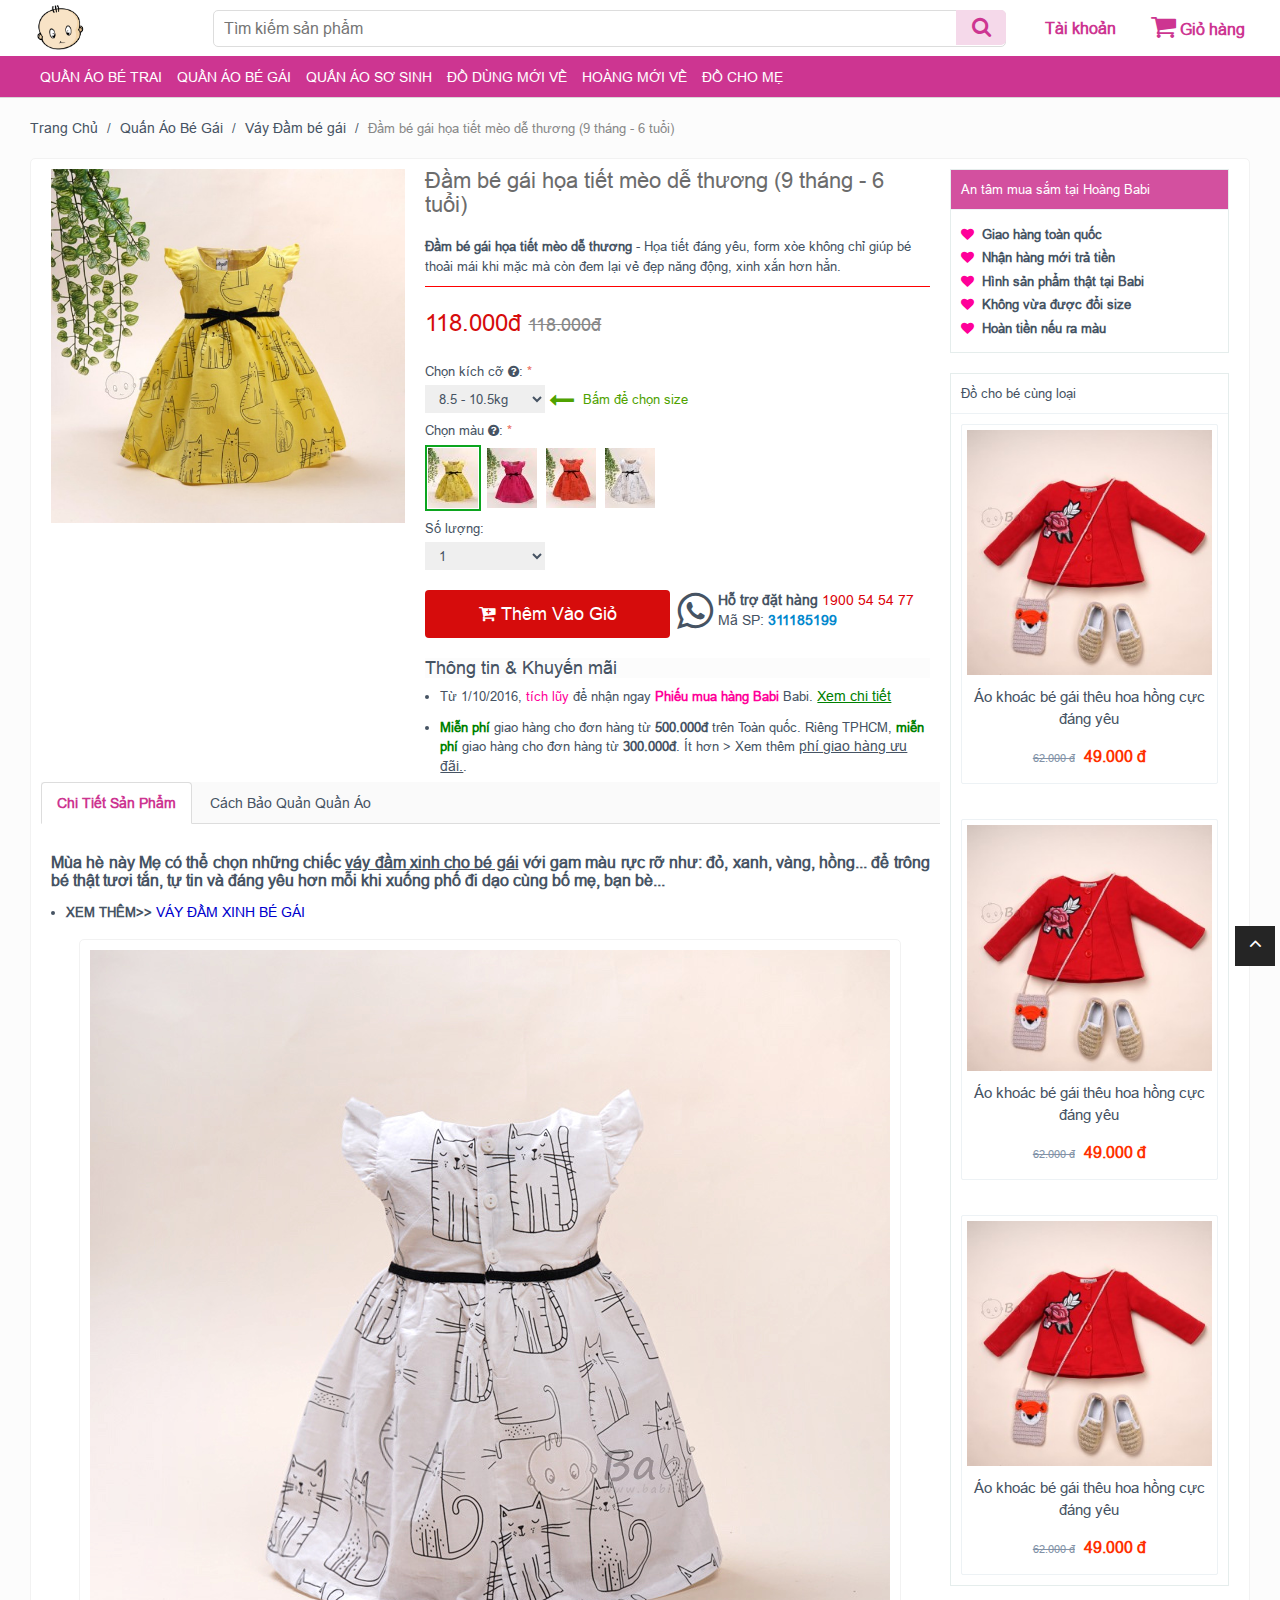
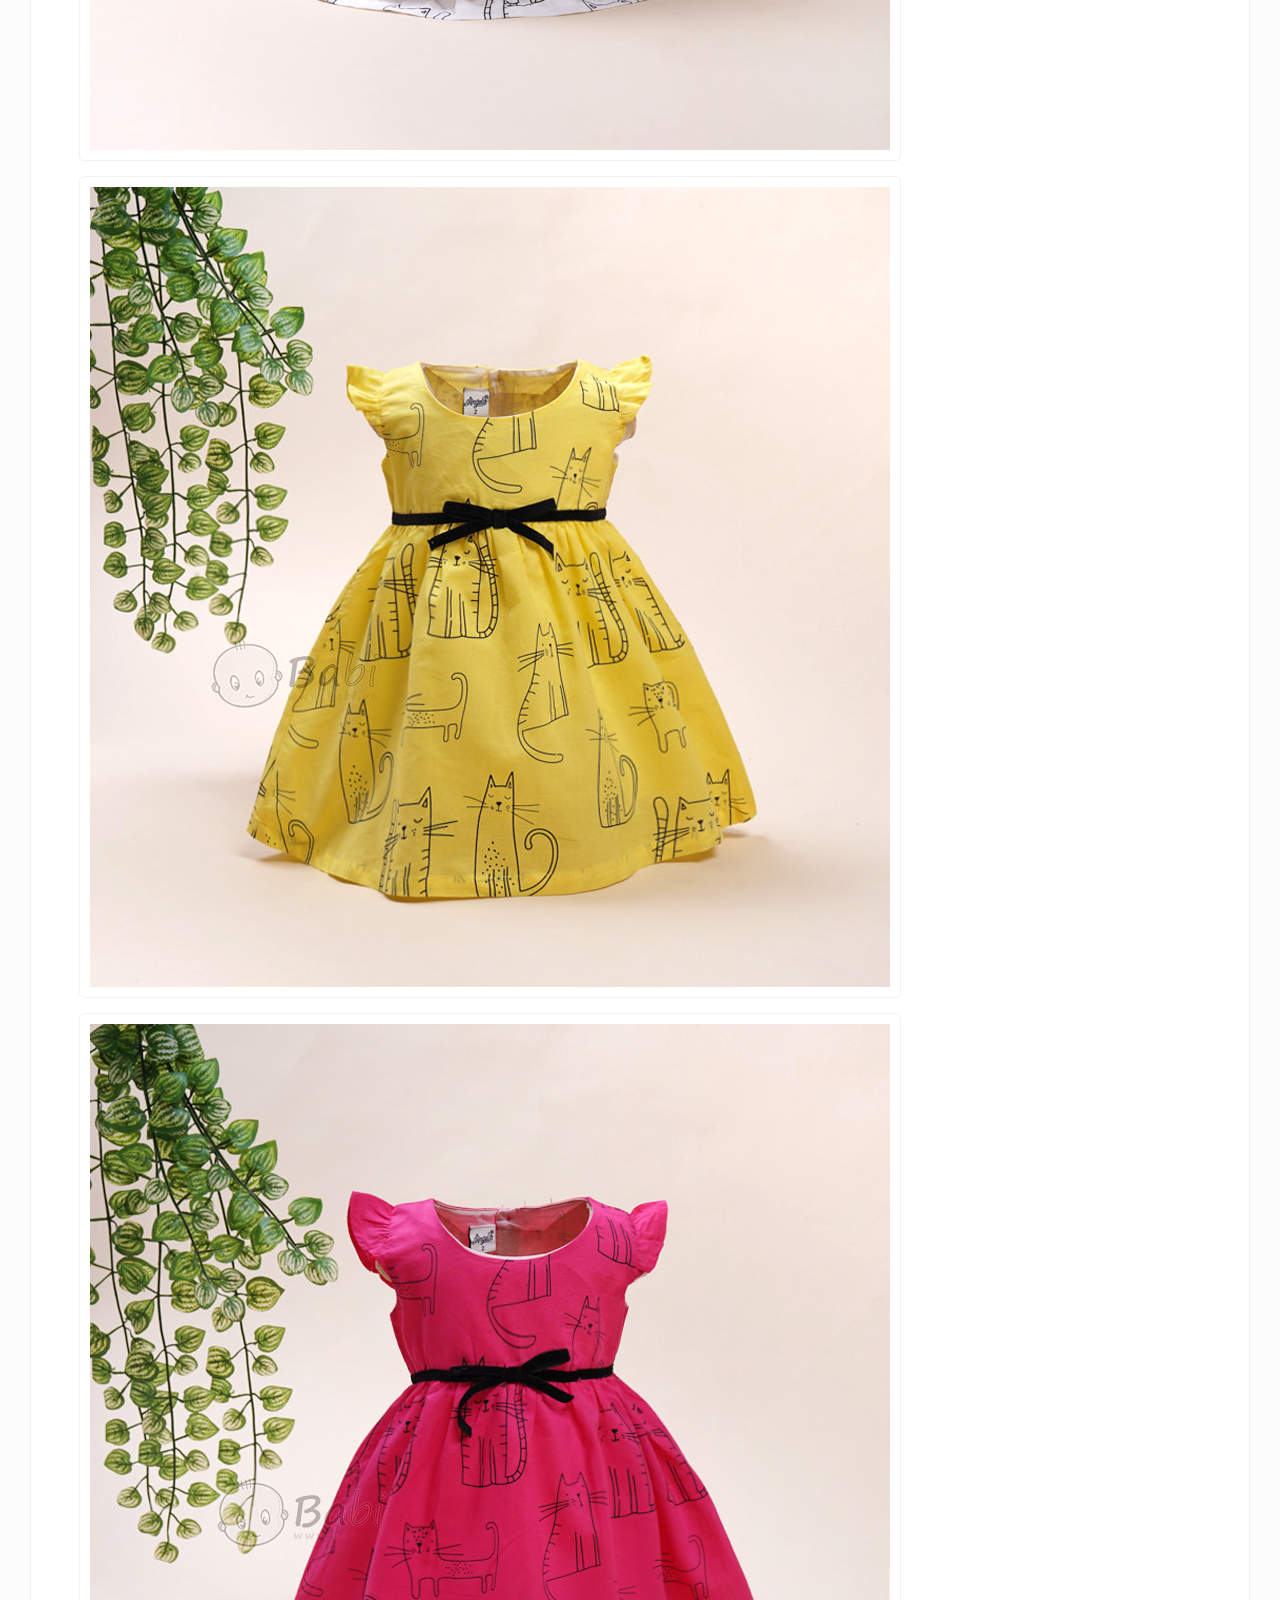
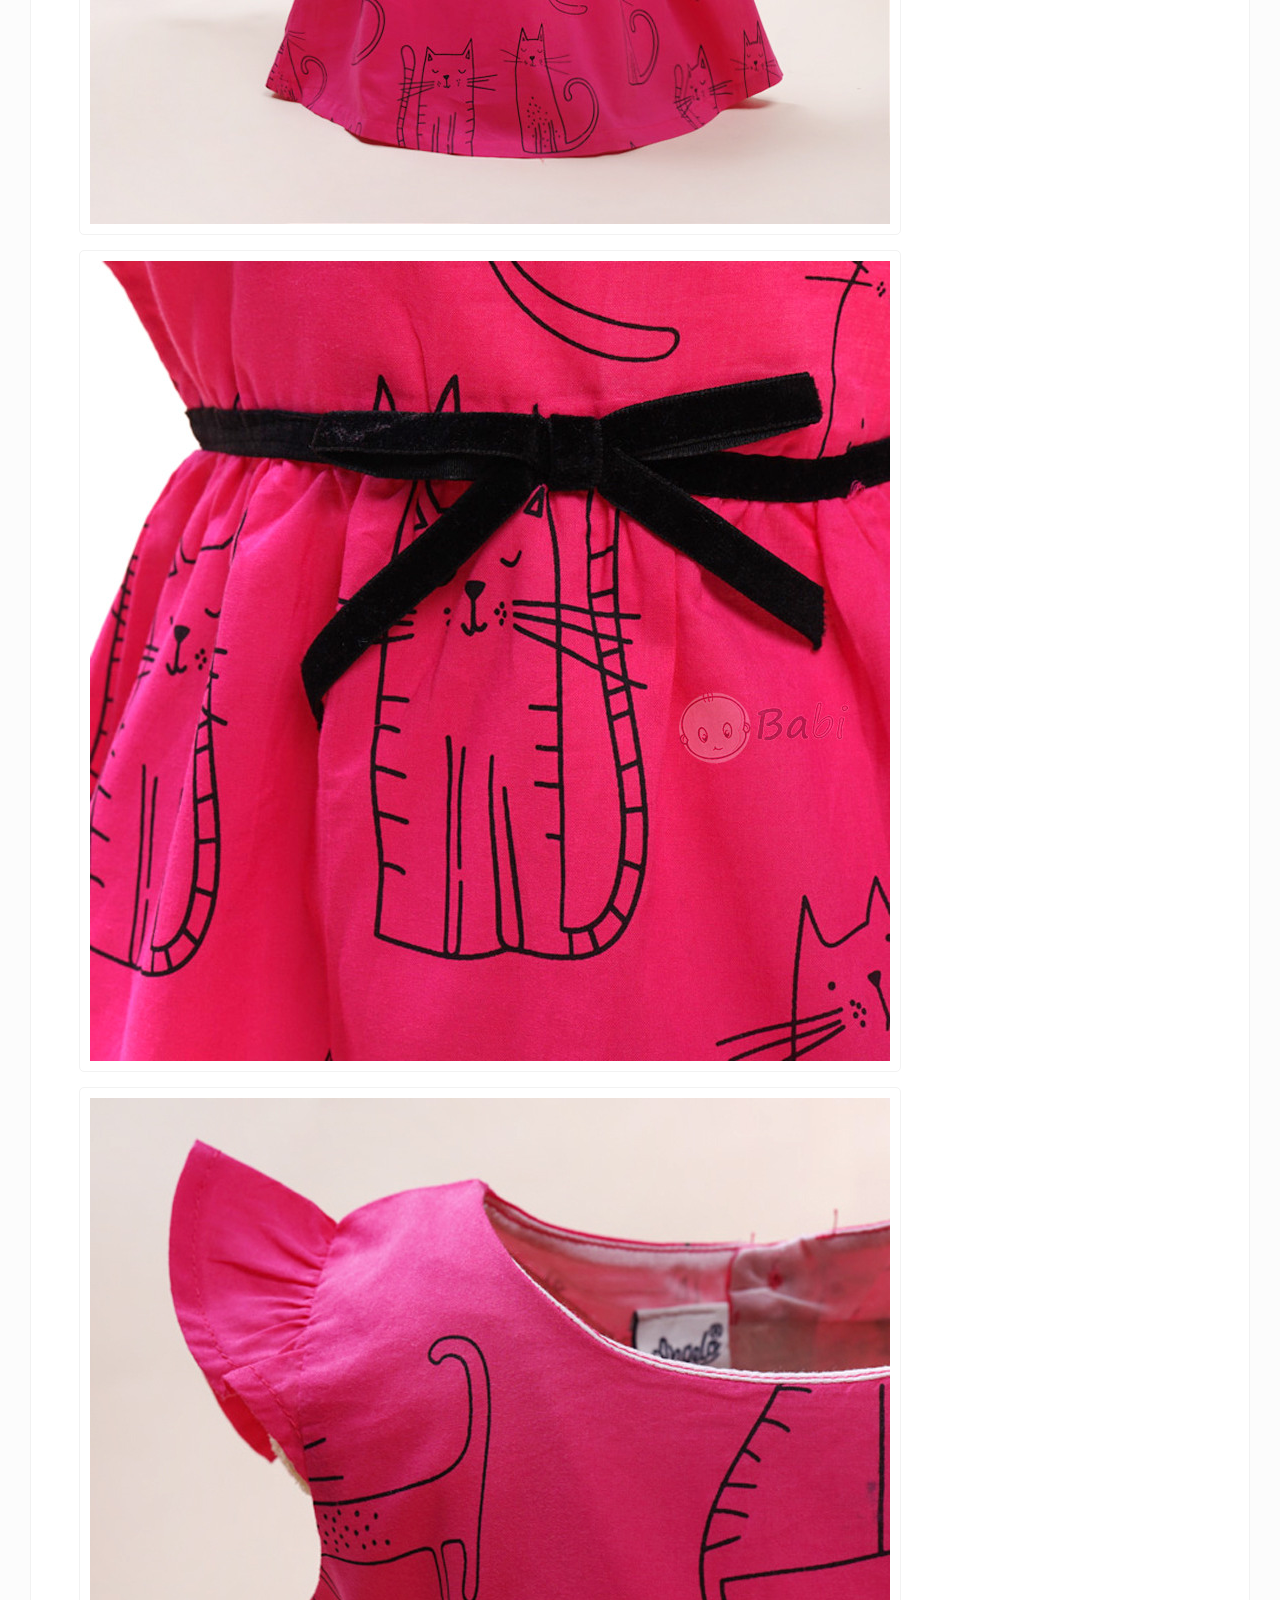
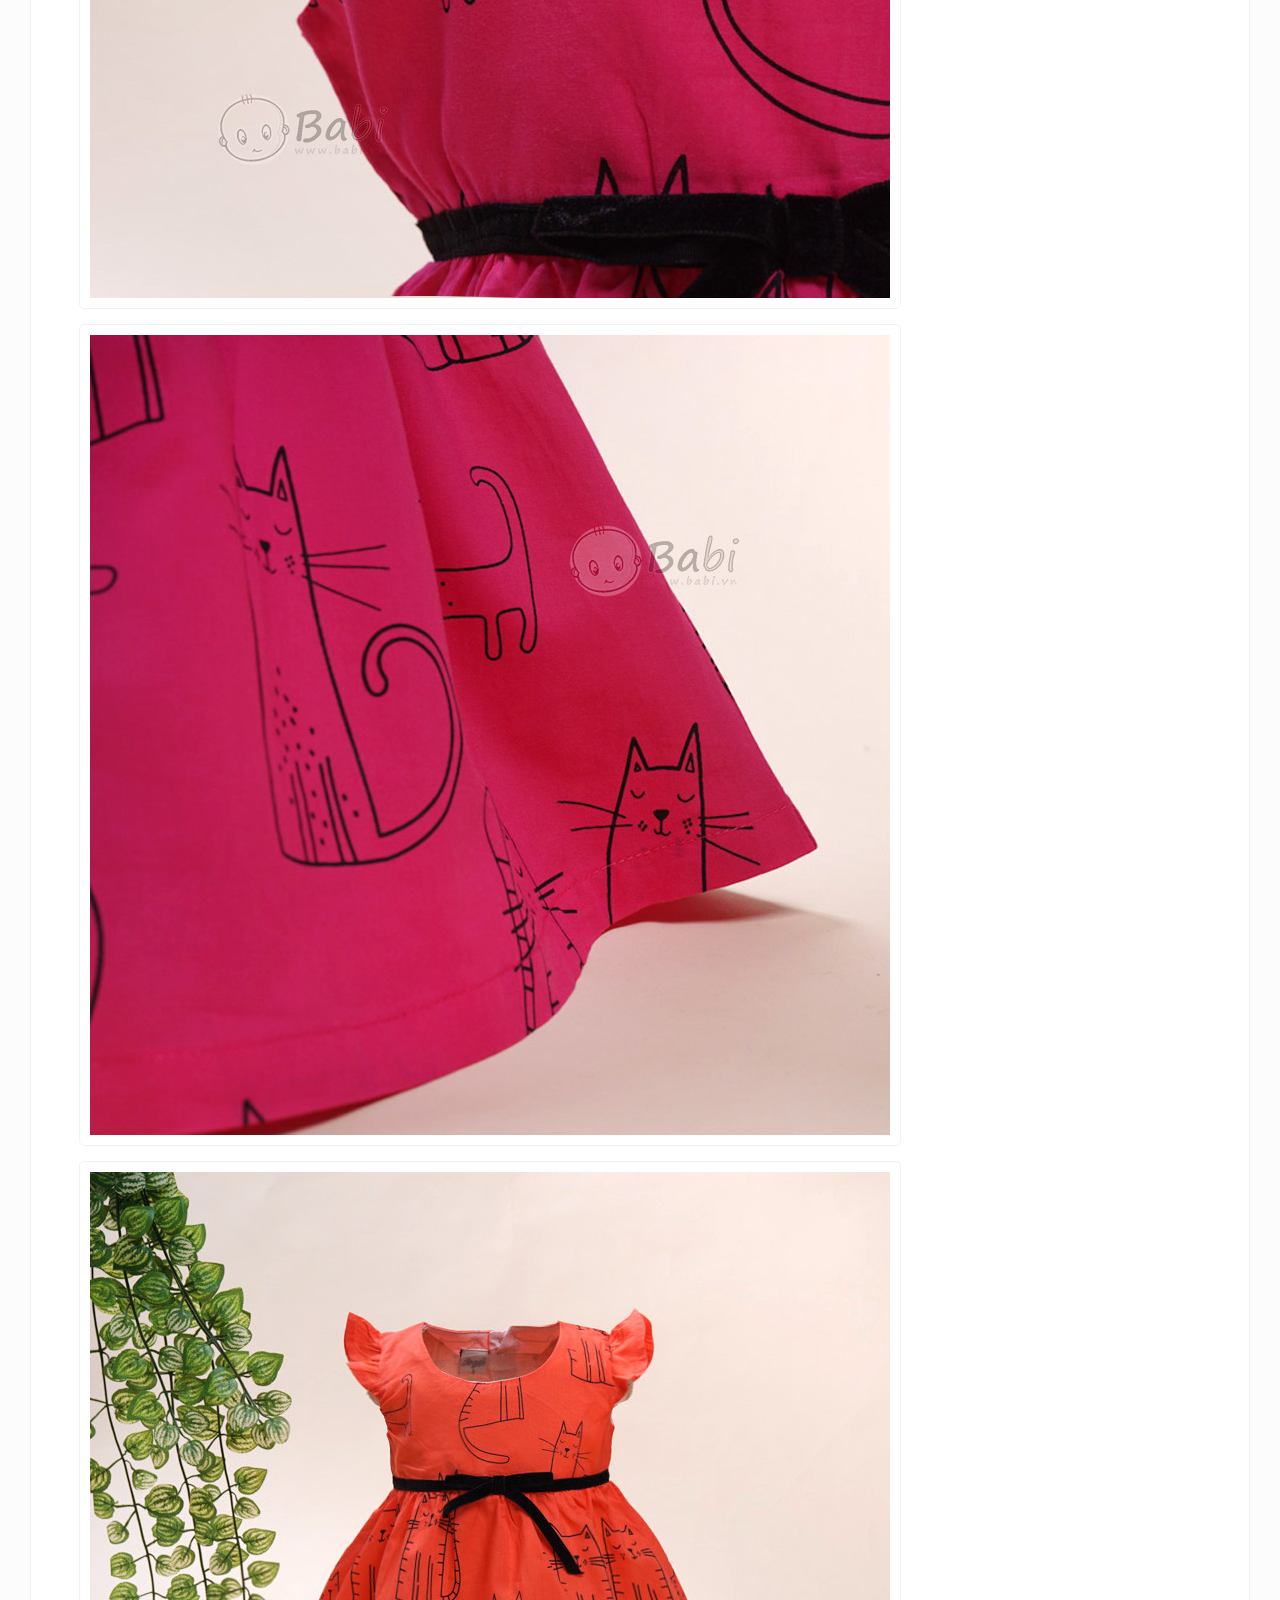
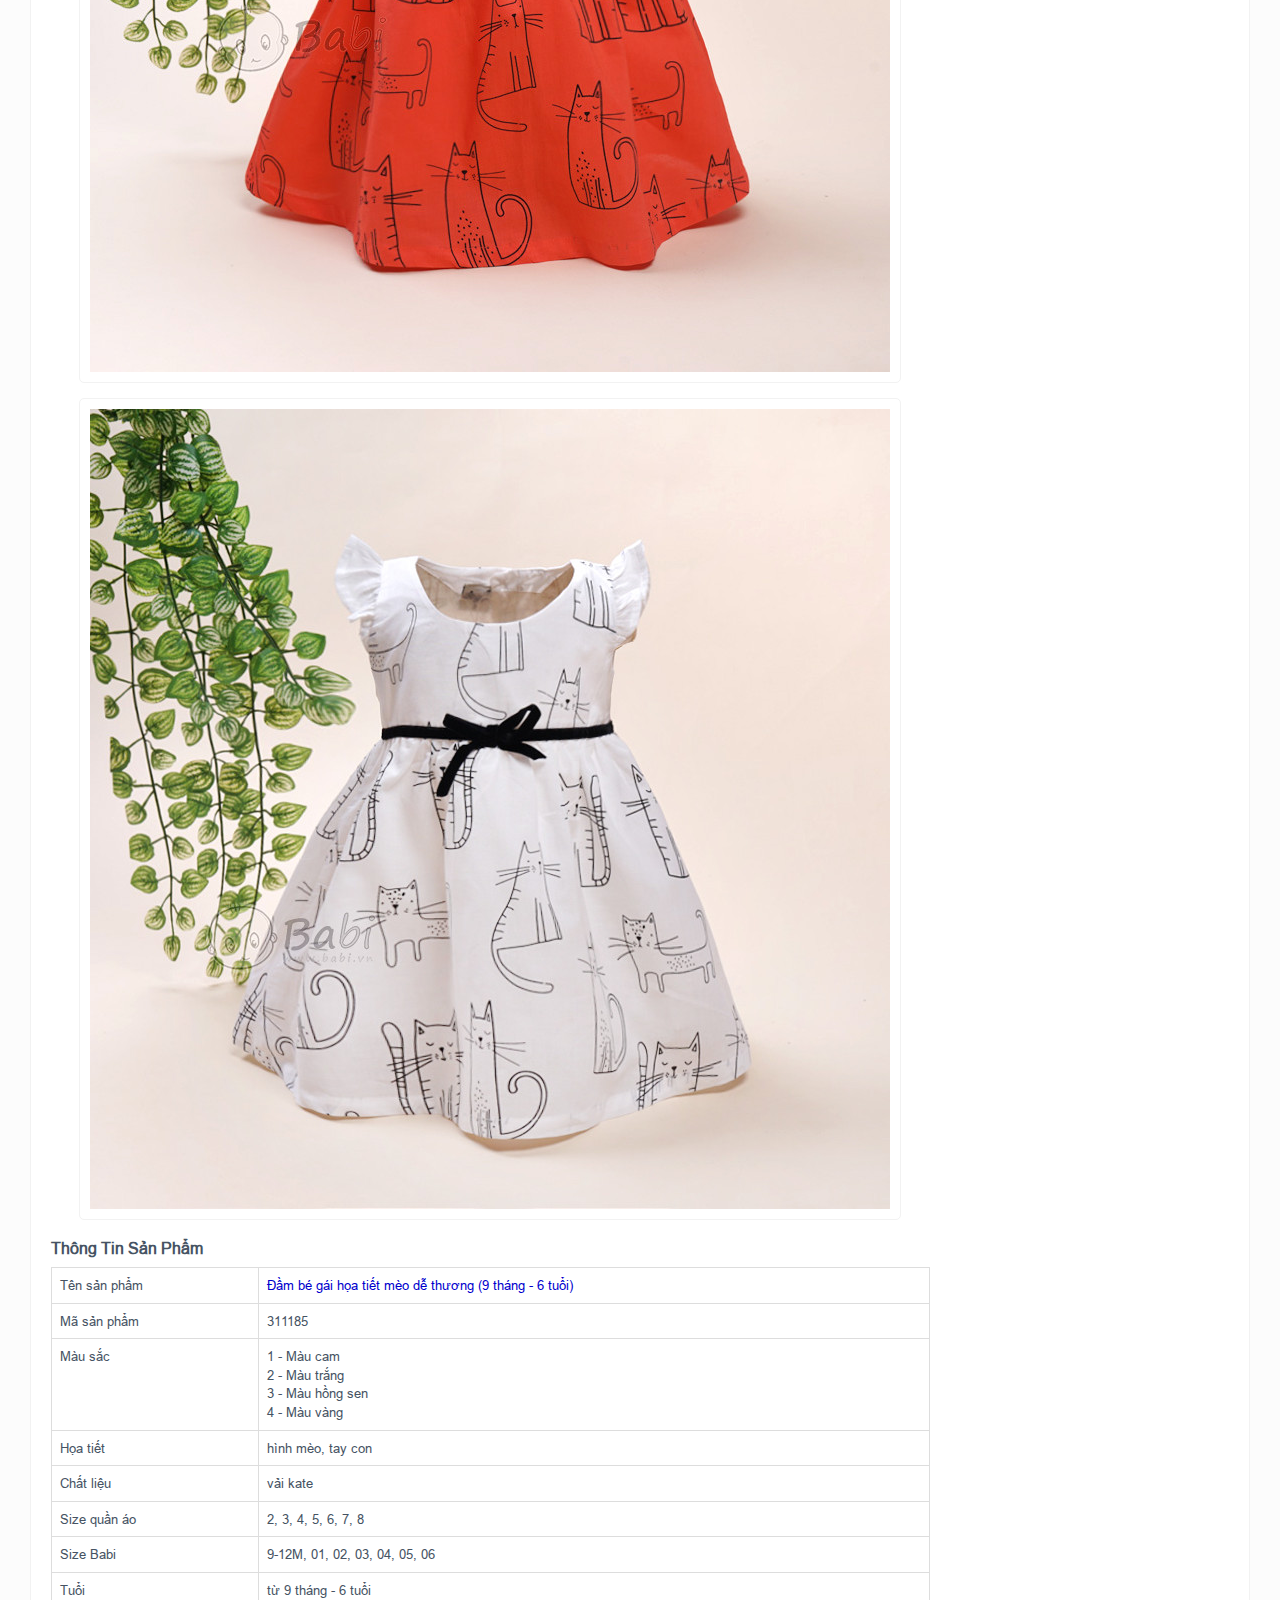
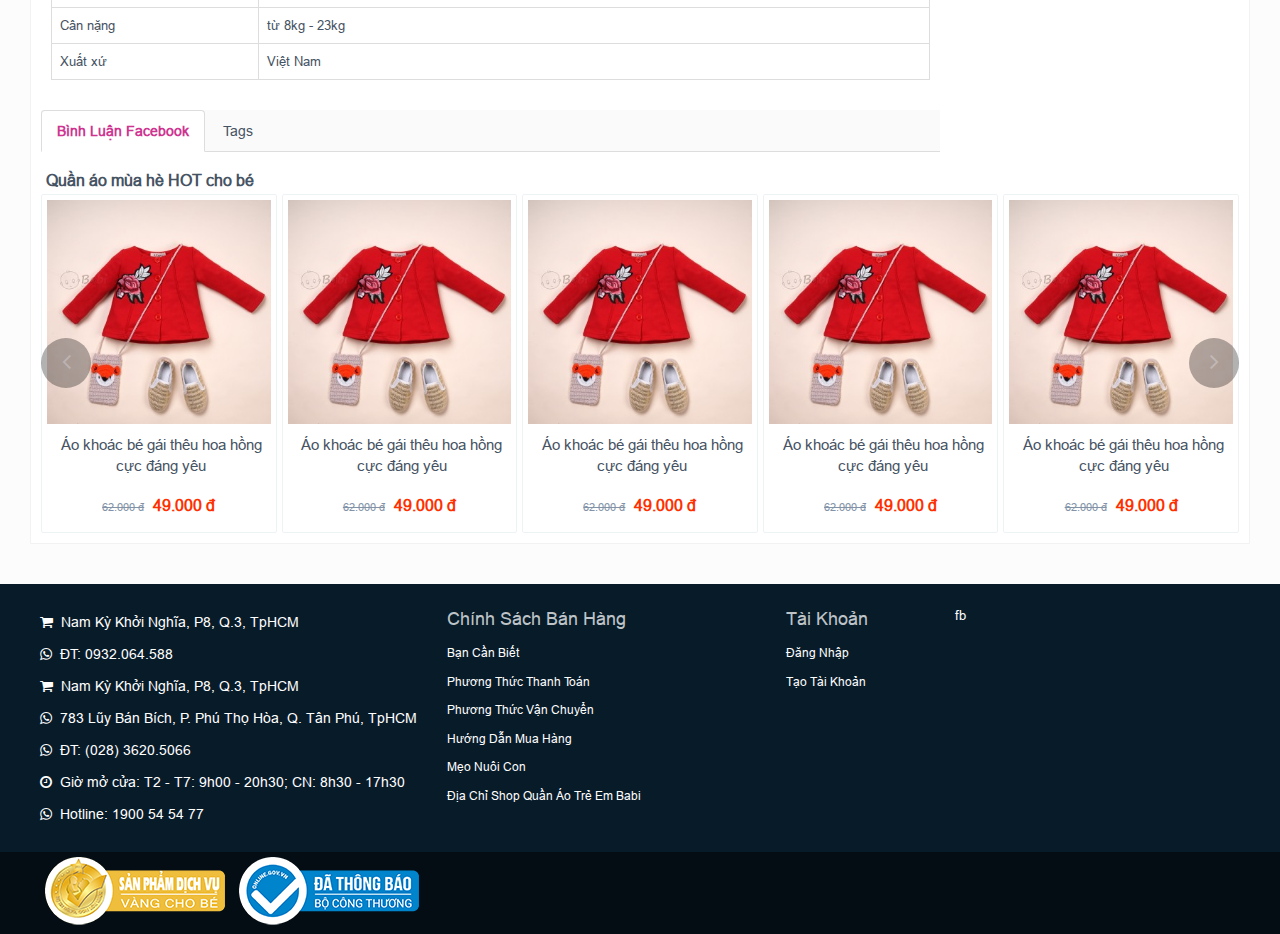
==== detail.html @ b7a36c37 "add" ====
<!DOCTYPE html>
<html lang="vn">
<head>
	<meta charset="UTF-8">
	<meta http-equiv="X-UA-Compatible" content="IE=edge,chrome=1">
	<meta name="viewport" content="width=device-width, initial-scale=1">
	<title>Detail</title>
	<meta name="description" content="">
	<meta name="keywords" content="">
	<meta name="robots" content="index,follow" />
	<!-- <link rel="shortcut icon" href="images/favicon.ico" type="image/x-icon">
	<link rel="icon" href="images/favicon.ico" type="image/x-icon"> -->
	<!-- ===== Style CSS ===== -->
	<link rel="stylesheet" type="text/css" href="css/style.css">
	<!-- ===== Responsive CSS ===== -->
	<link rel="stylesheet" type="text/css" href="css/responsive.css">

	<!-- ===== Responsive CSS ===== -->
  	<!-- <link href="css/responsive.css" rel="stylesheet"> -->

  	<!-- HTML5 Shim and Respond.js IE8 support of HTML5 elements and media queries -->
	<!-- WARNING: Respond.js doesn't work if you view the page via file:// -->
	<!--[if lt IE 9]>
		<link href='css/animations-ie-fix.css' rel='stylesheet'>
		<script src="https://oss.maxcdn.com/libs/html5shiv/3.7.0/html5shiv.js"></script>
		<script src="https://oss.maxcdn.com/libs/respond.js/1.4.2/respond.min.js"></script>
	<![endif]-->
</head>
<body>

	<div class="wrapper">

		<header class="header fix-header">
			<div class="header-top clearfix">
				<div class="container">
					<div class="row">
						<div class="block-nav-mobile">
							<a href="#" class="mobile-menu">
							    <i class="fa fa-bars"></i>
							</a>
						</div><!-- /block-nav-mobile -->
						<div class="block-logo">
							<img src="images/logo-babi.png" alt="Logo">
						</div><!-- /logo -->
						<div class="block-search">
							<form action="#" method="POST" class="search-heder-top">
								<input type="text" name="" value="" title="Tìm kiếm sản phẩm" class="search_input" autocomplete="off" placeholder="Tìm kiếm sản phẩm">
								<button title="Tìm kiếm" class="btn_search" type="submit"><i class="fa fa-search"></i></button>
								<div class="quick-search-result">
						            <div class="tt-dataset tt-dataset-0">
						                <h3 class="tt-dataset-heading">Sản phẩm khách thường tìm</h3>
						                <div class="tt-suggestion tt-selectable">đầm bé gái</div>
						                <div class="tt-suggestion tt-selectable">đồ bộ bé trai</div>
						                <div class="tt-suggestion tt-selectable">đồ bộ bé gái</div>
						                <div class="tt-suggestion tt-selectable">áo thun bé trai</div>
						            </div>
						        </div>
							</form>
						</div><!-- /block-search -->
						<div class="minicart-wrapper dropdown">
		                    <a class="dropdown-toggle" href="#" role="button" data-toggle="dropdown">
		                    	<i class="fa fa-shopping-cart"></i>
		                    	<span>Giỏ hàng</span>
		                    </a>
		                    <div class="block-minicart dropdown-menu dropdown-menu-right">
		                    	<div id="minicart-content-wrapper">
		                    		<div class="minicart-items-wrapper">
		                    			<ol class="minicart-items">
		                    				<li class="product-item">
		                    					<a class="product-item-photo" href="#" title="The Name Product">
		                                            <!-- <img class="product-image-photo" src="images/media/minicart.jpg" alt="The Name Product"> -->
		                                        </a>
												<div class="product-item-details">
		                                            <strong class="product-item-name">
		                                                <a href="#" title="">The Name Product</a>
		                                            </strong>
		                                            <div class="product-reviews-summary">
		                                                <div class="rating-summary">
		                                                    <div class="rating-result" title="70%">
		                                                        <span style="width:70%">
		                                                            <span><span>70</span>% of <span>100</span></span>
		                                                        </span>
		                                                    </div>
		                                                </div>
		                                            </div>
		                                            <div class="product-item-pricing">
		                                                <span class="price-qty">1</span>
		                                                <span class="price">$200.00</span>
		                                            </div>
		                                            <div class="actions">
		                                                <a class="action delete" href="#"  title="Remove item">
		                                                    <span >Remove</span>
		                                                </a>
		                                            </div>
		                                        </div>

		                    				</li>
		                    			</ol>
		                    		</div>
		                    	</div>
		                    </div>
		                </div><!-- /block-cart -->
						<div class="customer-setting dropdown">
							<a class="dropdown-toggle" href="#" role="button" data-toggle="dropdown">Tài khoản</a>
							<div class="dropdown-menu dropdown-menu-right"></div>
						</div><!-- /block-resgister -->
					</div>
				</div>
			</div><!-- /header-top -->
			<div class="header-main">
				<nav id="mainNav" class="navbar navbar-default navbar-custom mid-header">
			        <div class="container" id="main-menu">
			        	<!-- Brand and toggle get grouped for better mobile display -->
				        <div class="navbar-header">
				            <button type="button" class="navbar-toggle" data-toggle="collapse" data-target="#bs-example-navbar-collapse-1">
				              <span class="sr-only">Toggle navigation</span><i class="fa fa-bars"></i>
				            </button>	
						</div>

						<!-- Collect the nav links, forms, and other content for toggling -->
						<div class="collapse navbar-collapse menu" id="bs-example-navbar-collapse-1">
							<ul class="nav navbar-nav navbar-left">
								<li class="parent">
									<a href="#" title="">Quần Áo Bé Trai</a>
									<ul class="submenu submenu_boy submenu-bacground">
										<li class="level1"><a href="#" title="">Áo sơ mi bé trai</a></li>
	                                    <li class="level1"><a href="#" title="">Áo thun bé trai</a></li>
	                                    <li class="level1"><a href="#" title="">Áo khoác bé trai</a></li>
	                                    <li class="level1"><a href="#" title="">Quần kiểu bé trai</a></li>
	                                    <li class="level1"><a href="#" title="">Quần jeans bé trai</a></li>
	                                    <li class="level1"><a href="#" title="">Đồ bộ bé trai</a></li>
	                                    <li class="level1"><a href="#" title="">Đồ bơi bé trai</a></li>
	                                    <li class="level1"><a href="#" title="">Quần lót bé trai</a></li>
	                                    <li class="level1"><a href="#" title="">Giày dép bé trai</a></li>
	                                    <li class="level1"><a href="#" title="">Phụ kiện bé trai</a></li>
									</ul>
								</li>
								<li class="parent">
									<a href="#" title="">Quần Áo Bé Gái</a>
									<ul class="submenu submenu_girl submenu-bacground">
										<li class="level1"><a href="#" title="">Váy Đầm Công Chúa</a></li>
	                                    <li class="level1"><a href="#" title="">Váy Đầm Bé Gái</a></li>
	                                    <li class="level1"><a href="#" title="">Áo Bé Gái</a></li>
	                                    <li class="level1"><a href="#" title="">Áo Khoác Bé Trai</a></li>
	                                    <li class="level1"><a href="#" title="">Quần Trẻ Em Bé Gái</a></li>
	                                    <li class="level1"><a href="#" title="">Đồ Bộ Bé Gái</a></li>
	                                    <li class="level1"><a href="#" title="">Đồ Bơi Bé Gái</a></li>
	                                    <li class="level1"><a href="#" title="">Quần Lót Bé Gái</a></li>
	                                    <li class="level1"><a href="#" title="">Giày Dép Bé Gái</a></li>
	                                    <li class="level1"><a href="#" title="">Phụ Kiện Bé Gái</a></li>
									</ul>
								</li>
								<li class="parent">
									<a href="#" title="">Quấn Áo Sơ Sinh</a>
									<ul class="submenu submenu_baby submenu-bacground">
										<li><a href="#" title="">Phụ Kiện Sơ Sinh Cho Bé</a></li>
	                                    <li><a href="#" title="">Quần Áo Sơ Sinh Bé Trai</a></li>
	                                    <li><a href="#" title="">Quần Áo Sơ Sinh Bé Gái</a></li>
	                                    <li><a href="#" title="">Đồ Sơ Sinh Trọn Gói</a></li>
	                                    <li><a href="#" title="">Giày Sơ Sinh</a></li>
									</ul>
								</li>
								<li class="parent">
									<a href="#" title="">Đồ Dùng Mới Về</a>
									<ul class="submenu submenu_accessories submenu-bacground clearfix">
										<li class="submenu-col">
											<div class="submenu-col-header"><a href="#" title="">Bé ăn</a></div>
                                            <div class="submenu-col-content">
                                            	<ul>
                                            		<li class="level1"><a href="#" title="">Thực phẩm cho bé</a></li>
                                            		<li class="level1"><a href="#" title="">Bình Sữa - Núm Tí</a></li>
                                            		<li class="level1"><a href="#" title="">Dụng Cụ Ăn Uống</a></li>
                                            		<li class="level1"><a href="#" title="">Dụng Cụ Tuyệt Trùng</a></li>
                                            	</ul>
                                            </div>
										</li>
										<li class="submenu-col">
											<div class="submenu-col-header"><a href="#" title="">Đồ Dùng Vệ Sinh</a></div>
                                            <div class="submenu-col-content">
                                            	<ul>
                                            		<li class="level1"><a href="#" title="">Sữa Tắm, Dầu Gội</a></li>
                                            		<li class="level1"><a href="#" title="">Kem Hăm, Dưỡng Da, Phấn Rôm</a></li>
                                            		<li class="level1"><a href="#" title="">Khăn Mặt, Khăn Tắm</a></li>
                                            		<li class="level1"><a href="#" title="">Vệ Sinh Tai, Tay, Chân, Miệng</a></li>
                                            		<li class="level1"><a href="#" title="">Bỉm &amp; Tã Giấy, Khăn Ướt</a></li>
                                            		<li class="level1"><a href="#" title="">Bô Vệ Sinh, Nắp Toilet</a></li>
                                            		<li><a href="#" title="" class="view-more">View more <i class="fa fa-long-arrow-right"></i></a></li>
                                            	</ul>
                                            </div>
										</li>
										<li class="submenu-col">
											<div class="submenu-col-header"><a href="#" title="">Bé Khòe &amp; An Toàn</a></div>
                                            <div class="submenu-col-content">
                                            	<ul>
                                            		<li class="level1"><a href="#" title="">Dụng Cụ Y Tế</a></li>
                                            		<li class="level1"><a href="#" title="">Cao Dán Hạ Sốt, Dầu Hôi</a></li>
                                            		<li class="level1"><a href="#" title="">Chống Muỗi &amp; Côn Trùng</a></li>
                                            		<li class="level1"><a href="#" title="">Vitamin &amp; Thực Phẩm Chức Năng</a></li>
                                            		<li class="level1"><a href="#" title="">Tất Vớ Cho Bé</a></li>
                                            		<li class="level1"><a href="#" title="">Bịt Ổ Điện, Bịt Góc Bàn &amp; Chặn Cửa</a></li>
                                            	</ul>
                                            </div>
										</li>
										<li class="submenu-col">
											<div class="submenu-col-header"><a href="#" title="">Bé Ngủ</a></div>
                                            <div class="submenu-col-content">
                                            	<ul>
                                            		
                                            	</ul>
                                            </div>
										</li>
										<li class="submenu-col">
											<div class="submenu-col-header"><a href="#" title="">Bé Ra Ngoài</a></div>
                                            <div class="submenu-col-content">
                                            	<ul>
                                            		<li class="level1"><a href="#" title="">Nón Khẩu Trang, Mắt Kính</a></li>
                                            		<li class="level1"><a href="#" title="">Balo, Túi Đeo</a></li>
                                            		<li class="level1"><a href="#" title="">Áo Mưa, Ô Duù</a></li>
                                            		<li class="level1"><a href="#" title="">Địu, Đai Đi Xe Máy</a></li>
                                            	</ul>
                                            </div>
										</li>
										<li class="submenu-col">
											<div class="submenu-col-header"><a href="#" title="">Đồ Đi Chơi Cho Bé</a></div>
                                            <div class="submenu-col-content">
                                            	<ul>
                                            		
                                            	</ul>
                                            </div>
										</li>
									</ul>
								</li>
								<li><a href="#" title="">Hoàng Mới Về</a></li>
								<li><a href="#" title="">Đồ Cho Mẹ</a></li>
							</ul>
						</div><!-- /.navbar-collapse -->
			        </div>
		    	</nav><!-- END NAVIGATION -->
			</div><!-- /header-main -->
		</header><!-- /header -->

		<main class="main container">
			<div class="row">
				<div class="block block_breadcrumb">
					<ul class="breadcrumb">
						<li><a href="#">Trang Chủ</a></li>
						<li><a href="#">Quấn Áo Bé Gái</a></li>
						<li><a href="#">Váy Đầm bé gái</a></li>
						<li class="active">Đầm bé gái họa tiết mèo dễ thương (9 tháng - 6 tuổi)</li>
					</ul>
				</div><!-- /block_breadcrumb -->
				<div class="block_page_product_detail clearfix">
					<div class="clearfix">
						<div class="col-sm-9 sol-xs-12 block_left">
							<div class="block-content">
								<div class="block_product_detail">
									<div class="row">
										<div class="clearfix">
											<div class="col-sm-5">
												<div class="block_img_box">
							                        <div class="bxslider product-img-gallery">
							                            <div class="item">
							                                <img src="images/detail/large/1.jpg" alt="#" />
							                            </div>
							                            <div class="item">
							                                <img src="images/detail/large/2.jpg" alt="#" />
							                            </div>
							                            <div class="item">
							                                <img src="images/detail/large/3.jpg" alt="#" />
							                            </div>
							                            <div class="item">
							                                <img src="images/detail/large/4.jpg" alt="#" />
							                            </div>
							                        </div>
							                    </div><!-- /block_img_box -->
											</div><!-- /col-sm-5 -->
											<div class="col-sm-7">
												<div class="block_product_shop">
													<h1 class="block">Đầm bé gái họa tiết mèo dễ thương (9 tháng - 6 tuổi)</h1>
													<div class="block block_short_description">
														<p><strong>Đầm bé gái họa tiết mèo dễ thương</strong> - Họa tiết đáng yêu, form xòe không chỉ giúp bé thoải mái khi mặc mà còn đem lại vẻ đẹp năng động, xinh xắn hơn hẳn.</p>
													</div><!-- /block_short_description -->
													<div class="block block_product_price">
														<span class="price_new">118.000đ</span>
														<span class="price_old">118.000đ</span>
													</div><!-- /block_product_price -->
													<div class="block block_select_item">
														<div class="block_product_size">
															<label>
																Chọn kích cỡ
																<span class="verified-user verified-user-small" data-toggle="tooltip" data-placement="right" title="Chọn size quần cho bé"><i class="fa fa-question-circle"></i>:</span>
																<span class="important">*</span>
															</label>
															<div class="clearfix">
																<select name="">
																	<option value="160805" selected="">8.5 - 10.5kg</option>
					                                                <option value="160521">10 - 11.5kg</option>
					                                                <option value="160522">11.5 - 13.5kg</option>
					                                                <option value="160523">13.5 - 15kg</option>
					                                                <option value="160524">15 - 17kg</option>
					                                                <option value="160525">17 - 20kg</option>
					                                                <option value="160526">20 - 23kg</option>
																</select>
																<span class="attention_size">
																	<i class="fa fa-long-arrow-left"></i>
																	Bấm để chọn size
																</span>
															</div>
														</div><!-- /block_product_size -->
														<div class="block_product_color">
															<label>
																Chọn màu
																<span class="verified-user verified-user-small" data-toggle="tooltip" data-placement="right" title="Chọn ngay màu sắc phù hợp cho bé"><i class="fa fa-question-circle"></i>:</span>
																<span class="important">*</span>
															</label>
															<div class="clearfix">
																<div class="product-img-thumb">
										                            <div id="gallery_01" class="pro-thumb-img">
										                                <div class="item">
										                                    <a href="#" data-slide-index="0">
										                                        <img src="images/detail/thumb/1.jpg" alt="#" />
										                                    </a>
										                                </div>
										                                <div class="item">
										                                    <a href="#" data-slide-index="1">
										                                        <img src="images/detail/thumb/2.jpg" alt="#" />
										                                    </a>
										                                </div>
										                                <div class="item">
										                                    <a href="#" data-slide-index="2">
										                                        <img src="images/detail/thumb/3.jpg" alt="#" />
										                                    </a>
										                                </div>
										                                <div class="item">
										                                    <a href="#" data-slide-index="3">
										                                        <img src="images/detail/thumb/4.jpg" alt="#" />
										                                    </a>
										                                </div>
										                            </div>
										                        </div>
															</div>
														</div><!-- /block_product_size -->
														<div class="block_quantity">
															<label>Số lượng:</label>
															<select name="">
																<option value="1">1</option>
																<option value="2">2</option>
																<option value="3">3</option>
																<option value="4">4</option>
																<option value="5">5</option>
																<option value="6">6</option>
															</select>
														</div><!-- /block_quantity -->
													</div><!-- /block_select_item -->
													<div class="block block_product_cart clearfix">											
														<div class="block_btn_addcart">
															<button type="button" class="btn btn_add_cart">
																<i class="fa fa-cart-plus"></i>
																Thêm Vào Giỏ
															</button>
														</div><!-- /block_btn_addcart -->
														<div class="block_supportphone">
															<a href="tel:000000000" title="">
																<i class="fa fa-whatsapp"></i>
																<div class="info">
																	 <span><b>Hỗ trợ đặt hàng</b></span>
																	 <span style="color:#dc0309;">1900 54 54 77</span><br>
																	 <span>Mã SP:</span>
																	 <span id="product_code">311185199</span>
																</div>
															</a>
														</div><!-- /block_product_cart -->
													</div><!-- /block_product_cart -->
													<div class="block_product_note">
														<h3>Thông tin &amp; Khuyến mãi</h3>
														<ul>
															<li>
																<p>Từ 1/10/2016, <span style="color: #ff0099;">tích lũy</span> để nhận ngay <span style="color: rgb(255, 0, 153);"><strong>Phiếu mua hàng Babi</strong></span> Babi. <a href="#"><span style="color:#008000;"><u>Xem chi tiết</u></span></a></p>
															</li>
															<li>
																<p><span style="color: green;"><strong>Miễn phí</strong></span> giao hàng cho đơn hàng từ <strong>500.000đ</strong> trên Toàn quốc. Riêng TPHCM, <span style="color: green;"><strong>miễn phí</strong></span> giao hàng cho đơn hàng từ <strong>300.000đ</strong>. Ít hơn > Xem thêm <a href="#" target="_blank"><u>phí giao hàng ưu đãi.</u></a>.</p>
															</li>
														</ul>
													</div><!-- /block_product_note -->
												</div>
											</div><!-- /col-sm-7 -->
										</div><!-- /clearfix -->
										<div class="block_tab">
										 	<!-- Nav tabs -->
											<ul class="nav nav-tabs" role="tablist">
												<li role="presentation" class="active"><a href="#detail" aria-controls="detail" role="tab" data-toggle="tab">Chi Tiết Sản Phẩm</a></li>
												<li role="presentation"><a href="#guide" aria-controls="guide" role="tab" data-toggle="tab">Cách Bảo Quản Quần Áo</a></li>
											</ul>
										 	<!-- Tab panes -->
											<div class="tab-content">
												<div role="tabpanel" class="tab-pane active" id="detail">
													<div class="block_detail_des">
														<h2>Mùa hè này Mẹ có thể chọn những chiếc <u>váy đầm xinh cho bé gái</u> với gam màu rực rỡ như: đỏ, xanh, vàng, hồng... để trông bé thật tươi tắn, tự tin và đáng yêu hơn mỗi khi xuống phố đi dạo cùng bố mẹ, bạn bè...</h2>
														<ul>
															<li>
																<strong>XEM THÊM&gt;&gt; <a href="https://babi.vn/thoi-trang-be-gai-184/vay-dam-191.html" target="_blank"><span style="color:#0000CD;">VÁY ĐẦM XINH BÉ GÁI</span></a>
																</strong>
															</li>
														</ul>
														<div class="img_desc"><img alt="" src="images/detail/1.jpg"></div>
														<div class="img_desc"><img alt="" src="images/detail/2.jpg"></div>
														<div class="img_desc"><img alt="" src="images/detail/3.jpg"></div>
														<div class="img_desc"><img alt="" src="images/detail/4.jpg"></div>
														<div class="img_desc"><img alt="" src="images/detail/5.jpg"></div>
														<div class="img_desc"><img alt="" src="images/detail/6.jpg"></div>
														<div class="img_desc"><img alt="" src="images/detail/7.jpg"></div>
														<div class="img_desc"><img alt="" src="images/detail/8.jpg"></div>
														<h2>Thông Tin Sản Phẩm</h2>
														<div class="table-responsive">
															<table class="table table-bordered">
																<tr>
																	<td>Tên sản phẩm</td>
																	<td><span style="color:#0000CD;">Đầm bé gái họa tiết mèo dễ thương (9 tháng - 6 tuổi)</span></td>
																</tr>
																<tr>
																	<td>Mã sản phẩm</td>
																	<td>311185</td>
																</tr>
																<tr>
																	<td>Màu sắc</td>
																	<td>
																		<p>1 - Màu cam</p>
																		<p>2 - Màu trắng</p>
																		<p>3 - Màu hồng sen</p>
																		<p>4 - Màu vàng</p>
																	</td>
																</tr>
																<tr>
																	<td>Họa tiết</td>
																	<td>hình mèo, tay con</td>
																</tr>
																<tr>
																	<td>Chất liệu</td>
																	<td>vải kate</td>
																</tr>
																<tr>
																	<td>Size quần áo</td>
																	<td>2, 3, 4, 5, 6, 7, 8</td>
																</tr>
																<tr>
																	<td>Size Babi</td>
																	<td>9-12M, 01, 02, 03, 04, 05, 06</td>
																</tr>
																<tr>
																	<td>Tuổi</td>
																	<td>từ  9 tháng - 6 tuổi</td>
																</tr>
																<tr>
																	<td>Cân nặng</td>
																	<td>từ 8kg - 23kg</td>
																</tr>
																<tr>
																	<td>Xuất xứ</td>
																	<td>Việt Nam</td>
																</tr>
															</table>
														</div>
													</div>
												</div><!-- /detail -->
												<div role="tabpanel" class="tab-pane" id="guide">
													<div class="ty-wysiwyg-content"><p><span style="color: rgb(67, 67, 67); font-family: Arial; font-size: 13.3333px; font-weight: 700; white-space: pre-wrap; line-height: 2; text-align: justify; background-color: transparent;">CÁCH GIẶT ỦI VÀ BẢO QUẢN SẢN PHẨM</span><br>
													<span id="docs-internal-guid-c7cf60b1-ea6b-51dd-dfb3-0fb9d4f0f1fc"></span></p>

													<p dir="ltr" style="line-height:2;margin-top:4pt;margin-bottom:10pt;text-align: justify;"><span id="docs-internal-guid-c7cf60b1-ea6b-51dd-dfb3-0fb9d4f0f1fc"><span style="font-size: 13.3333px; font-family: Arial; color: rgb(74, 74, 74); vertical-align: baseline; white-space: pre-wrap;">- Vò bằng tay với lần giặt đầu tiên, giặt bằng nước lã và không có xà phòng để lớp in mềm hơn, chống bong tróc. Nên giặt sản phẩm bằng nước lạnh hoặc nước nóng dưới 40 độ vì nếu giặt trong nước quá nóng sẽ làm vải giãn ra và lỏng sản phẩm.</span></span></p>

													<p dir="ltr" style="line-height:1.62;margin-top:0pt;margin-bottom:0pt;text-align: justify;"><span id="docs-internal-guid-c7cf60b1-ea6b-51dd-dfb3-0fb9d4f0f1fc"><span style="font-size: 13.3333px; font-family: Arial; color: rgb(74, 74, 74); vertical-align: baseline; white-space: pre-wrap;">- Để giữ màu sản được lâu và không bị ra màu trong quá trình giặt, mẹ có thể ngâm sản phẩm trong nước ấm có pha chút giấm trong khoảng 15-20 phút.</span></span></p>

													<p><span style="color: rgb(74, 74, 74); font-family: Arial; font-size: 13.3333px; white-space: pre-wrap; line-height: 1.62; text-align: justify;">- Không đổ trực tiếp các loại xà bông hoặc nước tẩy lên hình in. Mẹ nên hạn chế dùng các loại nước xả mềm vải vì nó sẽ làm sản phẩm bị giãn rất nhanh và khiến hình in bị mềm, dễ bong tróc. Nế n muốn sản phẩm thơm hơn sau khi giặt, mẹ có thể dùng các loại nước xả thơm.</span></p>

													<p><span style="color: rgb(74, 74, 74); font-family: Arial; font-size: 13.3333px; white-space: pre-wrap; line-height: 1.62; text-align: justify;">- Không nên để sản phẩm ở những nơi ẩm ướt, với tính chất hút ẩm, hút nước tốt, sản phẩm dễ bị ẩm mốc, thậm chí để lại những vết ố trên vải. Tránh phơi sản phẩm trực tiếp dưới nắng vì sẽ làm màu và hình in phai màu.</span></p>

													<p><span id="docs-internal-guid-c7cf60b1-ea6b-51dd-dfb3-0fb9d4f0f1fc"><span style="font-size: 13.3333px; font-family: Arial; color: rgb(74, 74, 74); vertical-align: baseline; white-space: pre-wrap;">- Khi ủi sản phẩm tuyệt đối không được ủi lên bề mặt in hình trên sản phẩm, nên ủi ở nhiệt độ thấp và lộn trái sản phẩm ra trước khi ủi để tránh làm chết màu sắc của vải và làm bong tróc hay biến dạng những hình ảnh được in trên sản phẩm.</span></span></p>
													</div>
												</div><!-- /guide -->
											</div>
										</div><!-- /block_tab -->
										<div class="block_tab">
										 	<!-- Nav tabs -->
											<ul class="nav nav-tabs" role="tablist">
												<li role="presentation" class="active"><a href="#comment" aria-controls="comment" role="tab" data-toggle="tab">Bình Luận Facebook</a></li>
												<li role="presentation"><a href="#tags" aria-controls="tags" role="tab" data-toggle="tab">Tags</a></li>
											</ul>
										 	<!-- Tab panes -->
											<div class="tab-content">
												<div role="tabpanel active" class="tab-pane" id="comment">
													
												</div><!-- /comment -->
												<div role="tabpanel" class="tab-pane" id="tags">
													<ul class="tags_list">
														<li><a href="#" title="">Áo đầm baby</a></li>
														<li><a href="#" title="">Áo đầm trẻ em</a></li>
														<li><a href="#" title="">Quần áo bé gái 1 tuổi</a></li>
														<li><a href="#" title="">Quần áo bé gái 2 tuổi</a></li>
														<li><a href="#" title="">Quần áo trẻ em 1 tuổi</a></li>
														<li><a href="#" title="">Quần áo trẻ em Tphcm</a></li>
														<li><a href="#" title="">Quần áo đẹp cho bé gái</a></li>
													</ul>
												</div><!-- /tags -->
											</div>
										</div><!-- /block_tab -->
									</div>
								</div><!-- /block_product_detail -->
							</div>
						</div><!-- /block_left -->
						<div class="col-sm-3 sol-xs-12 block_right">
							<div class="block block_sidebar block_rule">
								<div class="block_title">
									An tâm mua sắm tại Hoàng Babi
								</div>
								<div class="block_content">
									<ul>
										<li><strong><i class="fa fa-heart"></i>&nbsp;&nbsp;Giao hàng toàn quốc</strong></li>
										<li><strong><i class="fa fa-heart"></i>&nbsp;&nbsp;Nhận hàng mới trả tiền</strong></li>
										<li><strong><i class="fa fa-heart"></i>&nbsp;&nbsp;Hình sản phẩm thật tại Babi</strong></li>
										<li><strong><i class="fa fa-heart"></i>&nbsp;&nbsp;Không vừa được đổi size</strong></li>
										<li><strong><i class="fa fa-heart"></i>&nbsp;&nbsp;Hoàn tiền nếu ra màu</strong></li>
									</ul>
								</div>
							</div><!-- /block_rule -->
							<div class="block block_sidebar block_cate">
								<div class="block_title">
									Đồ cho bé cùng loại
								</div>
								<div class="block_content">
									<ul class="product_list">
										<li>
											<div class="product_item">
												<div class="product_img">
													<a href="#" title="">
														<img class="img_1" src="images/product/ao-khoac-be-gai-theu-hoa-hong_(5).jpg" alt="">
														<img class="img_2" src="images/product/dam-be-gai-form-suong-in-hinh-co-gai-xinh-dep_(4).jpg" alt="">
													</a>
												</div>
												<div class="product_info">
													<h3>
														<a href="#" title="">Áo khoác bé gái thêu hoa hồng cực đáng yêu</a>
													</h3>
													<div class="product_price">
														<span class="old_price">62.000 đ</span>
														<span class="new_price">49.000 đ</span>
													</div>
												</div>
											</div>
										</li><!-- /li -->
										<li>
											<div class="product_item">
												<div class="product_img">
													<a href="#" title="">
														<img class="img_1" src="images/product/ao-khoac-be-gai-theu-hoa-hong_(5).jpg" alt="">
														<img class="img_2" src="images/product/dam-be-gai-form-suong-in-hinh-co-gai-xinh-dep_(4).jpg" alt="">
													</a>
												</div>
												<div class="product_info">
													<h3>
														<a href="#" title="">Áo khoác bé gái thêu hoa hồng cực đáng yêu</a>
													</h3>
													<div class="product_price">
														<span class="old_price">62.000 đ</span>
														<span class="new_price">49.000 đ</span>
													</div>
												</div>
											</div>
										</li><!-- /li -->
										<li>
											<div class="product_item">
												<div class="product_img">
													<a href="#" title="">
														<img class="img_1" src="images/product/ao-khoac-be-gai-theu-hoa-hong_(5).jpg" alt="">
														<img class="img_2" src="images/product/dam-be-gai-form-suong-in-hinh-co-gai-xinh-dep_(4).jpg" alt="">
													</a>
												</div>
												<div class="product_info">
													<h3>
														<a href="#" title="">Áo khoác bé gái thêu hoa hồng cực đáng yêu</a>
													</h3>
													<div class="product_price">
														<span class="old_price">62.000 đ</span>
														<span class="new_price">49.000 đ</span>
													</div>
												</div>
											</div>
										</li><!-- /li -->
									</ul>
								</div>
							</div><!-- /block_cate -->
						</div><!-- /block_right -->
					</div>
					<div class="block_relative">
						<div class="block_title">
							<h3>Quần áo mùa hè HOT cho bé</h3>
						</div>
						<div class="block_content">
							<ul class="owl-carousel owl-theme owl-style2 product_list" data-nav="true" data-dots="false" data-margin="5" data-loop="true" data-responsive='{"0":{"items":1},"480":{"items":2},"600":{"items":2},"768":{"items":3},"800":{"items":3},"992":{"items":5}}'>
								<li class="item">
									<div class="product_item">
										<div class="product_img">
											<a href="#" title="">
												<img class="img_1" src="images/product/ao-khoac-be-gai-theu-hoa-hong_(5).jpg" alt="">
												<img class="img_2" src="images/product/dam-be-gai-form-suong-in-hinh-co-gai-xinh-dep_(4).jpg" alt="">
											</a>
										</div>
										<div class="product_info">
											<h3>
												<a href="#" title="">Áo khoác bé gái thêu hoa hồng cực đáng yêu</a>
											</h3>
											<div class="product_price">
												<span class="old_price">62.000 đ</span>
												<span class="new_price">49.000 đ</span>
											</div>
										</div>
									</div>
								</li><!-- /item -->
								<li class="item">
									<div class="product_item">
										<div class="product_img">
											<a href="#" title="">
												<img class="img_1" src="images/product/ao-khoac-be-gai-theu-hoa-hong_(5).jpg" alt="">
												<img class="img_2" src="images/product/dam-be-gai-form-suong-in-hinh-co-gai-xinh-dep_(4).jpg" alt="">
											</a>
										</div>
										<div class="product_info">
											<h3>
												<a href="#" title="">Áo khoác bé gái thêu hoa hồng cực đáng yêu</a>
											</h3>
											<div class="product_price">
												<span class="old_price">62.000 đ</span>
												<span class="new_price">49.000 đ</span>
											</div>
										</div>
									</div>
								</li><!-- /item -->
								<li class="item">
									<div class="product_item">
										<div class="product_img">
											<a href="#" title="">
												<img class="img_1" src="images/product/ao-khoac-be-gai-theu-hoa-hong_(5).jpg" alt="">
												<img class="img_2" src="images/product/dam-be-gai-form-suong-in-hinh-co-gai-xinh-dep_(4).jpg" alt="">
											</a>
										</div>
										<div class="product_info">
											<h3>
												<a href="#" title="">Áo khoác bé gái thêu hoa hồng cực đáng yêu</a>
											</h3>
											<div class="product_price">
												<span class="old_price">62.000 đ</span>
												<span class="new_price">49.000 đ</span>
											</div>
										</div>
									</div>
								</li><!-- /item -->
								<li class="item">
									<div class="product_item">
										<div class="product_img">
											<a href="#" title="">
												<img class="img_1" src="images/product/ao-khoac-be-gai-theu-hoa-hong_(5).jpg" alt="">
												<img class="img_2" src="images/product/dam-be-gai-form-suong-in-hinh-co-gai-xinh-dep_(4).jpg" alt="">
											</a>
										</div>
										<div class="product_info">
											<h3>
												<a href="#" title="">Áo khoác bé gái thêu hoa hồng cực đáng yêu</a>
											</h3>
											<div class="product_price">
												<span class="old_price">62.000 đ</span>
												<span class="new_price">49.000 đ</span>
											</div>
										</div>
									</div>
								</li><!-- /item -->
								<li class="item">
									<div class="product_item">
										<div class="product_img">
											<a href="#" title="">
												<img class="img_1" src="images/product/ao-khoac-be-gai-theu-hoa-hong_(5).jpg" alt="">
												<img class="img_2" src="images/product/dam-be-gai-form-suong-in-hinh-co-gai-xinh-dep_(4).jpg" alt="">
											</a>
										</div>
										<div class="product_info">
											<h3>
												<a href="#" title="">Áo khoác bé gái thêu hoa hồng cực đáng yêu</a>
											</h3>
											<div class="product_price">
												<span class="old_price">62.000 đ</span>
												<span class="new_price">49.000 đ</span>
											</div>
										</div>
									</div>
								</li><!-- /item -->
								<li class="item">
									<div class="product_item">
										<div class="product_img">
											<a href="#" title="">
												<img class="img_1" src="images/product/ao-khoac-be-gai-theu-hoa-hong_(5).jpg" alt="">
												<img class="img_2" src="images/product/dam-be-gai-form-suong-in-hinh-co-gai-xinh-dep_(4).jpg" alt="">
											</a>
										</div>
										<div class="product_info">
											<h3>
												<a href="#" title="">Áo khoác bé gái thêu hoa hồng cực đáng yêu</a>
											</h3>
											<div class="product_price">
												<span class="old_price">62.000 đ</span>
												<span class="new_price">49.000 đ</span>
											</div>
										</div>
									</div>
								</li><!-- /item -->
								<li class="item">
									<div class="product_item">
										<div class="product_img">
											<a href="#" title="">
												<img class="img_1" src="images/product/ao-khoac-be-gai-theu-hoa-hong_(5).jpg" alt="">
												<img class="img_2" src="images/product/dam-be-gai-form-suong-in-hinh-co-gai-xinh-dep_(4).jpg" alt="">
											</a>
										</div>
										<div class="product_info">
											<h3>
												<a href="#" title="">Áo khoác bé gái thêu hoa hồng cực đáng yêu</a>
											</h3>
											<div class="product_price">
												<span class="old_price">62.000 đ</span>
												<span class="new_price">49.000 đ</span>
											</div>
										</div>
									</div>
								</li><!-- /item -->
							</ul><!-- /product_list -->
						</div>
					</div><!-- /block_relative -->
				</div><!-- /block_page_product_detail -->
			</div>
		</main><!-- /main -->

		<footer class="footer">
			<div class="footer_top">
				<div class="container">
					<div class="row">
						<div class="col-sm-4">
							<div class="block_content">
								<ul class="block_info_shop">
									<li><i class="fa fa-shopping-cart"></i>&nbsp; Nam Kỳ Khởi Nghĩa, P8, Q.3, TpHCM</li>
									<li><i class="fa fa-whatsapp"></i>&nbsp; ĐT: 0932.064.588</li>
									<li><i class="fa fa-shopping-cart"></i>&nbsp; Nam Kỳ Khởi Nghĩa, P8, Q.3, TpHCM</li>
									<li><i class="fa fa-whatsapp"></i>&nbsp; 783 Lũy Bán Bích, P. Phú Thọ Hòa, Q. Tân Phú, TpHCM</li>
									<li><i class="fa fa-whatsapp"></i>&nbsp; ĐT: (028) 3620.5066</li>
									<li><i class="fa fa-clock-o"></i>&nbsp; Giờ mở cửa: T2 - T7: 9h00 - 20h30; CN: 8h30 - 17h30</li>
									<li><i class="fa fa-whatsapp"></i>&nbsp; Hotline: 1900 54 54 77</li>
								</ul>
							</div>
						</div><!-- /Info Shop -->
						<div class="col-sm-5">
							<div class="row">
								<div class="col-sm-8 col-xs-6">
									<div class="block_menu_footer">
										<div class="block_title">
											<p>Chính Sách Bán Hàng</p>
										</div>
										<div class="block_content">
											<ul>
												<li><a href="#" title="">Bạn Cần Biết</a></li>
												<li><a href="#" title="">Phương Thức Thanh Toán</a></li>
												<li><a href="#" title="">Phương Thức Vận Chuyển</a></li>
												<li><a href="#" title="">Hướng Dẫn Mua Hàng</a></li>
												<li><a href="#" title="">Mẹo Nuôi Con</a></li>
												<li><a href="#" title="">Địa Chỉ Shop Quần Áo Trẻ Em Babi</a></li>
											</ul>
										</div>
									</div>
								</div>
								<div class="col-sm-4 col-xs-6">
									<div class="block_menu_footer">
										<div class="block_title">
											<p>Tài Khoản</p>
										</div>
										<div class="block_content">
											<ul>
												<li><a href="login.html" title="">Đăng Nhập</a></li>
												<li><a href="register.html" title="">Tạo Tài Khoản</a></li>
											</ul>
										</div>
									</div>
								</div>
							</div>
						</div><!-- /Menu Bootom -->
						<div class="col-sm-3">
							<div class="block_content">
								fb
							</div>
						</div><!-- /fb -->
					</div>
				</div>
			</div><!-- /footer_top -->
			<div class="footer_bottom">
				<div class="container">
					<a href="" title="">
						<img src="images/san-pham-dich-vu-vang-cho-be.png" alt="">
					</a>
					<a href="" title="">
						<img src="images/da-thong-bao-bo-cong-thuong.png" alt="">
					</a>
				</div>
			</div><!-- /footer_bottom -->
		</footer><!-- /footer -->

		<a id="return-to-top" class="td-scroll-up" href="javascript:void(0)">
      		<i class="fa fa-angle-up" aria-hidden="true"></i>
    	</a>
    	<!-- Return To Top -->
	</div><!-- /wrapper -->

	<!-- ===== JS ===== -->
	<script src="js/jquery.min.js"></script>
	<!-- ===== JS Bootstrap ===== -->
	<script src="lib/bootstrap/bootstrap.min.js"></script>
	<!-- Js zoom -->
    <script src="lib/carousel/owl.carousel.min.js"></script>
	<!-- sticky <-->
    <script src="lib/sticky/jquery.sticky.js"></script>
    <!-- Js zoom -->
    <script src="lib/zoom/zoom.min.js"></script>
    <!-- Js bxslider -->
    <script src="lib/bxslider/bxslider.min.js"></script>
	<!-- Js Common -->
	<script src="js/common.js"></script>

	<script>
        $(document).ready(function () {
        	$(function () {
				$('[data-toggle="tooltip"]').tooltip()
			});

            $('.bxslider .item').each(function () {
                $(this).zoom();
            });

            $(".bxslider").bxSlider({
            	controls: false,
                pagerCustom: '.pro-thumb-img',
                nextText: '<i class="fa fa-angle-right"></i>',
                prevText: '<i class="fa fa-angle-left"></i>'
            });

            $(".pro-thumb-img").bxSlider({
                slideMargin: 3,
                maxSlides: 5,
                pager: false,
                controls: false,
                slideWidth: 56,
                infiniteLoop: false
            });
        });
    </script>
</body>
</html>
---- css/style.css ----
@charset "utf-8";
/* CSS Document */

/*==========*/
/*  
  [Let press Ctrl + f and type of paste the key, then press Enter to search the content ] Title
  Example : You want Import Files => Title is Import Files, or Fonts => Title is Fonts

  
  
/*==========*/

/*===== Import Files =====*/
/* Fonts */
/*@import 'https://fonts.googleapis.com/css?family=Montserrat:400,700';
@import 'https://fonts.googleapis.com/css?family=Source+Sans+Pro:200,200i,300,300i,400,400i,600,600i,700,700i,900,900i&subset=latin-ext,vietnamese';
@import url('https://fonts.googleapis.com/css?family=Lato:300,400,700,700i,900&subset=latin-ext');*/
/*  Css */
@import url(../lib/bootstrap/bootstrap.min.css);
@import url(../lib/font-awesome/font-awesome.min.css);
@import url(../lib/carousel/owl.carousel.min.css);
@font-face {
  font-family: 'Arial';
  src: url('../fonts/arial/Arial.eot');
  src: local('Arial'), url('../fonts/arial/Arial.woff') format('woff'), url('../fonts/arial/Arial.ttf') format('truetype');
}

/*===== Layout Style =====*/
* {
  margin: 0;
  padding: 0;
}
body {
  background-color: #fcfcfc;
  color: #465363;
  font-family: Arial, Helvetica, sans-serif;
  font-size: 13px;
  font-style: normal;
  font-weight: normal;
  overflow-x: hidden;
}
a {
  font-family: Arial, Helvetica, sans-serif;
  font-size: 14px;
  font-weight: normal;
  font-style: normal;
  text-decoration: none;
  outline: none;
  color: #465363;
  cursor: pointer;
  border-bottom: 0;
  -webkit-transition: all 150ms;
  -moz-transition: all 150ms;
  -o-transition: all 150ms;
  transition: all 150ms;
}
a:hover,
a:focus {
  color: #313a45;
  text-decoration: none;
  transition: all 0.25s;
}
p { margin: 0; }
select:focus, button:focus, input:focus { outline: none; }
.btn.focus, .btn:focus, .btn:hover {
  color: #333;
  text-decoration: none;
  outline: none;
}
.btn.active.focus, .btn.active:focus, .btn.focus, .btn:active.focus, .btn:active:focus, .btn:focus {
  outline: 5px auto -webkit-focus-ring-color;
  outline-offset: -2px;
  outline: none;
}
input[type="text"],
input[type="email"],
input[type="url"],
input[type="password"],
input[type="search"],
textarea, select, input[type="number"],
input[type="tel"] {
  padding: 5px 10px;
  width: 100%;
  border: none;
  cursor: pointer;
}
ul,
ol {
  margin: 0;
  padding: 0;
}
ul li,
ol li {
  list-style: none;
}
img {
  display: block;
  max-width: 100%;
  height: auto;
}
.h1, .h2, .h3, h1, h2, h3 {
  margin-top: 0;
  margin-bottom: 0;
}
.wrapper {
  position: relative;
}
.clearfix { clear: both; }
.container {
  padding-left: 0;
  padding-right: 0;
}
.col-lg-1, .col-lg-10, .col-lg-11, .col-lg-12, .col-lg-2, .col-lg-3, .col-lg-4, .col-lg-5, .col-lg-6, .col-lg-7, .col-lg-8, .col-lg-9, .col-md-1, .col-md-10, .col-md-11, .col-md-12, .col-md-2, .col-md-3, .col-md-4, .col-md-5, .col-md-6, .col-md-7, .col-md-8, .col-md-9, .col-sm-1, .col-sm-10, .col-sm-11, .col-sm-12, .col-sm-2, .col-sm-3, .col-sm-4, .col-sm-5, .col-sm-6, .col-sm-7, .col-sm-8, .col-sm-9, .col-xs-1, .col-xs-10, .col-xs-11, .col-xs-12, .col-xs-2, .col-xs-3, .col-xs-4, .col-xs-5, .col-xs-6, .col-xs-7, .col-xs-8, .col-xs-9 {
  position: relative;
  min-height: 1px;
  padding-right: 10px;
  padding-left: 10px;
}
.row {
  margin-right: -10px;
  margin-left: -10px;
}

/*===== Common =====*/
.block {
  margin-bottom: 20px;
  position: relative;
  display: block;
}
.block_breadcrumb .breadcrumb {
  background: transparent;
  margin-bottom: 5px;
  padding: 0;
}
.block_breadcrumb .breadcrumb li.active {
  color: #888;
}
.block_breadcrumb .breadcrumb>li+li:before {
  padding: 0 5px;
  color: #465363;
  content: "/\00a0";
}
.block_title_page {
  color: #08c;
  border-bottom: 1px solid #edf2f5;
  padding-bottom: 5px;
  font-size: 24px;
  margin-bottom: 10px;
}
.block_pagination .pagination li {
  display: inline-block;
}
.block_pagination .pagination>li>a,
.block_pagination .pagination>li>span {
  position: relative;
  float: left;
  padding: 6px 12px;
  margin-left: -1px;
  line-height: 1.42857143;
  color: #7a9fb5;
  text-decoration: none;
  background-color: #fff;
  border: none;
}
.block_pagination .pagination>.active>a,
.block_pagination .pagination>.active>a:focus,
.block_pagination .pagination>.active>a:hover,
.block_pagination .pagination>.active>span,
.block_pagination .pagination>.active>span:focus,
.block_pagination .pagination>.active>span:hover {
  z-index: 3;
  color: #fff;
  cursor: default;
  background-color: #d60c0c;
  border-color: #d60c0c;
}
.block_pagination .pagination a:hover,
.block_pagination .pagination span:hover {
  color: #d60c0c;
}
.important {
  color: #ea7162;
  font-size: 13px;
  font-weight: normal;
}

/* Accordion */
.block_head {
  position: relative;
  margin-bottom: 7px;
}
.block_head .box-title {
  padding: 10px 0;
  cursor: pointer;
  font-size: 13px;
  font-weight: bold;
  border-bottom: 1px solid #f3f5f7;
}
.box-accordion, .box-accordion .accordion-header {
  position: relative;
}
.box-accordion .accordion-header .btn-opened:before {
  content: "\f078";
  font-family: "FontAwesome";
  position: absolute;
  top: 7px;
  right: 5px;
  font-size: 12px;
}
.box-accordion .accordion-header.opened .btn-opened:before {
  content: "\f077";
}
.box-accordion.on > .box-collapse, .box-accordion .box-collapse {
  display: none;
}
.box-accordion.in > .box-collapse {
  display: block;
}

/*===== Header =====*/
.header  {
  background: #fff;
}
.header-top {
  position: relative;
}
.sticky-wrapper.is-sticky .fix-header {
  z-index: 99;
  background: #fff;
  -webkit-transition: 0.3s;
  -o-transition: 0.3s;
  transition: 0.3s;
  box-shadow: 0 1px 4px 0 rgba(0, 0, 0, 0.12);
}
.block-nav-mobile {
  display: none;
}
.block-logo {
  float: left;
  width: 15%;
}
.block-logo img {
  max-width: 135px;
}
.block-search {
  float: left;
  width: 65%;
  position: relative;
  margin-top: 10px;
}
.block-search .search_input {
  border-radius: 5px;
  font-size: 16px;
  border: 1px solid #ddd;
  padding: 6px 10px;
}
.block-search .btn_search {
  position: absolute;
  top: 0;
  right: 0;
  background: #f5d9ea;
  width: 50px;
  height: 35px;
  line-height: 35px;
  font-size: 1.6em;
  color: #cd3591;
  border-radius: 0 5px 5px 0;
  border: none;
}
.quick-search-result {
  padding: 10px 0;
  border-radius: 4px;
  box-sizing: border-box;
  box-shadow: 0 5px 10px rgba(0,0,0,0.2);
  background: #fff;
  width: 100%;
  margin-top: 5px;
  display: none;
  max-height: 700px;
  overflow: auto;
}
.minicart-wrapper, .customer-setting {
  float: right;
}
.minicart-wrapper {
  margin-left: 30px;
  margin-top: 8px;
  padding: 5px;
  background: #fff;
  border-radius: 5px;
}
.minicart-wrapper .dropdown-toggle {
  display: block;
  border-radius: 5px;
  position: relative;
  font-size: 16px;
  color: #cd3591;
  font-weight: bold;
}
.minicart-wrapper .dropdown-toggle .fa-shopping-cart {
  font-size: 27px;
  vertical-align: middle;
}
.minicart-wrapper .dropdown-toggle span {
  vertical-align: middle;
  display: inline-block;
  margin-top: 5px;
}
.customer-setting > .dropdown-menu, .minicart-wrapper > .dropdown-menu {
  display: block;
  margin: 0;
  opacity: 0;
  visibility: hidden;
  -webkit-transform: translate(0, 10px);
  -ms-transform: translate(0, 10px);
  -o-transform: translate(0, 10px);
  transform: translate(0, 10px);
  -webkit-transition: 0.3s;
  -o-transition: 0.3s;
  transition: 0.3s;
}
.customer-setting.open > .dropdown-menu,
.minicart-wrapper.open > .dropdown-menu {
  opacity: 1;
  visibility: visible;
  -webkit-transform: translate(0, 0px);
  -ms-transform: translate(0, 0px);
  -o-transform: translate(0, 0px);
  transform: translate(0, 0px);
  -webkit-transition: 0.3s;
  -o-transition: 0.3s;
  transition: 0.3s;
}
.block-minicart {
  background-color: #fff;
  width: 100%;
  width: 300px;
  max-width: 300px;
  box-shadow: rgba(0, 0, 0, 0.12) 0px 1px 4px 0px;
  border: none;
  padding: 15px 20px 15px 20px;
  border-radius: 0;
}
.customer-setting .dropdown-menu {
  background-color: #fff;
  width: 100%;
  width: 260px;
  max-width: 260px;
  box-shadow: rgba(0, 0, 0, 0.09) 0px 2px 10px 0px;
  border: none;
  padding: 28px 20px 10px 30px;
  border-radius: 0;
}
.customer-setting {
  height: 56px;
  line-height: 56px;
}
.customer-setting a {
  font-size: 16px;
  color: #cd3591;
  font-weight: bold;
}

/* Menu */
.navbar-custom {
  position: relative;
  border: none;
  border-bottom: 1px solid #d7d7d7;
  min-height: 37px;
  background: #cd3591;
  border-radius: 0;
  margin-bottom: 0;
}
.navbar-collapse {
  padding-right: 0;
  padding-left: 0;
}
#header .menu {
  position: relative;
}
.menu .navbar-nav>li>a {
  border-right: none;
  color: #fff;
  text-transform: uppercase;
  padding: 11px 15px 10px 0;
  background: transparent;
}
.menu .navbar-nav .submenu {
  display: block;
  min-width: 340px;
  min-height: 200px;
  padding: 15px 110px 50px 15px;
  position: absolute;
  top: 100%;
  border-radius: 0 0 5px 5px;
  border: none;
  box-shadow: 0 5px 10px rgba(0,0,0,0.2);
  opacity: 0;
  z-index: 99;
  visibility: hidden;
  -webkit-transition: 0.3s;
  -o-transition: 0.3s;
  transition: 0.3s;
  -webkit-transform: translate(0, 10px);
  -ms-transform: translate(0, 10px);
  -o-transform: translate(0, 10px);
  transform: translate(0, 10px);
}
.menu .navbar-nav li:hover > .submenu {
  visibility: visible;
  opacity: 1;
  -webkit-transform: translate(0, 0px);
  -ms-transform: translate(0, 0px);
  -o-transform: translate(0, 0px);
  transform: translate(0, 0px);
  -webkit-transition: 0.3s;
  -o-transition: 0.3s;
  transition: 0.3s;
}
.menu .navbar-nav .submenu > li {
  display: block;
  position: relative;
  text-transform: capitalize;
  margin-bottom: 5px;
}
.menu .navbar-nav .submenu li a {
  color: #465363;
  font-size: 12px;
}
.menu .navbar-nav .submenu li a:hover {
  background-color: #edf2f5;
  padding: 5px;
  margin: -5px;
  -webkit-border-radius: 3px;
  -moz-border-radius: 3px;
  border-radius: 3px;
  color: #d60c0c;
}
.navbar-custom .navbar-nav>li>a:focus, .navbar-custom .navbar-nav>li>a:hover {
  color: #fff;
}
.submenu_boy.submenu-bacground {
  background: url(../images/menu/boy.png) no-repeat 141px bottom #fff;
}
.submenu_girl.submenu-bacground {
  background: url(../images/menu/girl.png) no-repeat 96px bottom #fff;
}
.submenu_baby.submenu-bacground {
  background: url(../images/menu/baby.png) no-repeat 135px bottom #fff;
}
.submenu_accessories.submenu-bacground {
  background: url(../images/menu/accessories.png) no-repeat 100px bottom #fff;
}

/* Menu Col */
.submenu .submenu-col-header {
  font-size: 14px;
  font-weight: bold;
  margin-bottom: 5px;
  text-transform: uppercase;
  border-bottom: none;
}
.submenu .submenu-col-header a:hover {
  color: #465363 !important;
  background-color: transparent !important;
}
.submenu .submenu-col-content li {
  display: block;
  position: relative;
  text-transform: capitalize;
  margin-bottom: 5px;
}

/*===== Main =====*/
.main {
  padding-bottom: 40px;
  padding-top: 20px;
}
/* Block Product */
.block_product .block_title {
  border-bottom: 1px solid #e8e8e8;
  margin-bottom: 10px;
}
.block_product .block_title h2 {
  text-transform: uppercase;
  color: #fff;
  font-size: 1.25em;
  font-weight: normal;
  padding: 8px 25px 8px 50px;
  margin: 0;
  border-radius: 5px 5px 0 0;
  box-shadow: 0px 0px 4px 0px rgba(0,0,0,0.12);
  display: inline-block;
}
.block_product .block_title.block_title_product_1 h2 {
  background: #ec2154 url("../images/icon/Baby-Clothes-256.png") no-repeat 12px center;
}
.block_product .block_title.block_title_product_2 h2 {
  background: #16a358 url("../images/icon/Girl-clothes.png") no-repeat 12px center;
}
.block_product .block_title.block_title_product_3 h2 {
  background: #3889df url("../images/icon/Baby-clothes_01.png") no-repeat 12px center;
}
.block_product .block_title.block_title_product_4 h2 {
  background: #f396b1 url("../images/icon/Baby-clothes_02.png") no-repeat 12px center;
}
.block_product .block_title.block_title_product_5 h2 {
  background: #e4c745 url("../images/icon/Baby-clothes_03.png") no-repeat 12px center;
}
.block_product .block_title .block_title_menuchild {
  float: right;
  margin-top: 8px;
}
.block_product .block_title .block_title_menuchild li {
  float: left;
  list-style-type: none;
  padding: 0px 0 0 15px;
  border-left: 1px solid #000;
  margin-left: 15px;
}
.block_product .block_title .block_title_menuchild li:first-child {
  border: none;
}
.block_product .block_title .block_title_menuchild li a:hover {
  color: #f2464e;
}
.product_list .product_item {
  border: 1px solid #edf2f5;
  border-radius: 2px;
  padding: 5px;
  background-color: white;
  -webkit-box-sizing: border-box;
  -moz-box-sizing: border-box;
  box-sizing: border-box;
  -webkit-transition: box-shadow 0.4s;
  -moz-transition: box-shadow 0.4s;
  -o-transition: box-shadow 0.4s;
  transition: box-shadow 0.4s;
  margin-bottom: 35px;
}
.product_list .product_item .product_img {
  border: none;
  padding: 0;
  overflow: hidden;
  position: relative;
  background: #fff;
  text-align: center;
  min-height: 150px;
}
.product_list .product_item .product_img img {
  margin: 0;
  transition: all 0.9s ease 0s;
  -webkit-transition: all 0.9s ease 0s;
  -moz-transition: all 0.9s ease 0s;
  transform: scale(1);
  -webkit-transform: scale(1);
  -moz-transform: scale(1);
}
.product_list .product_item .product_img img.img_1 {
  -webkit-transform-origin: 100% 50%;
  -moz-transform-origin: 100% 50%;
  -ms-transform-origin: 100% 50%;
  -o-transform-origin: 100% 50%;
  transform-origin: 100% 50%;
}
.product_list .product_item:hover .product_img img.img_1 {
  opacity: 0;
  -webkit-transform: rotateY(-90deg);
  -moz-transform: rotateY(-90deg);
  -ms-transform: rotateY(-90deg);
  -o-transform: rotateY(-90deg);
  transform: rotateY(-90deg);
}
.product_list .product_item .product_img img.img_2 {
  opacity: 0;
  z-index: 1;
  position: absolute;
  top: 0;
  bottom: 0;
  left: 0;
  right: 0;
  -webkit-transform: rotateY(90deg);
  -moz-transform: rotateY(90deg);
  -ms-transform: rotateY(90deg);
  -o-transform: rotateY(90deg);
  transform: rotateY(90deg);
  -webkit-transform-origin: 0 50%;
  -moz-transform-origin: 0 50%;
  -ms-transform-origin: 0 50%;
  -o-transform-origin: 0 50%;
  transform-origin: 0 50%;
}
.product_list .product_item:hover .product_img img.img_2 {
  -webkit-transform: rotateY(0);
  -moz-transform: rotateY(0);
  -ms-transform: rotateY(0);
  -o-transform: rotateY(0);
  transform: rotateY(0);
  opacity: 1;
  -webkit-transition-delay: 0.21s;
  -moz-transition-delay: 0.21s;
  transition-delay: 0.21s;
}
.product_list .product_item .product_info {
  text-align: center;
  position: relative;
}
.product_list .product_item .product_info h3 {
  display: block;
  height: 50px;
  overflow: hidden;
  text-align: center;
  margin: 10px 0;
  line-height: 20px;
}
.product_list .product_item .product_info h3 a {
  color: #465363;
  font-size: 15px;
}
.product_list .product_item:hover .product_info h3 a {
  color: #d60c0c;
}
.product_list .product_item .product_info .product_price {
  margin-top: 10px;
  display: block;
  margin-bottom: 10px;
}
.product_list .product_item .product_info .product_price .old_price {
  color: #8292a7;
  text-decoration: line-through;
  font-size: 11px;
}
.product_list .product_item .product_info .product_price .new_price {
  font-size: 16px;
  color: #ff3000;
  font-weight: bold;
  margin-left: 5px;
}

/*===== Footer =====*/
.footer_top {
  color: #fff;
  background-color: #081b29;
  background-image: -moz-linear-gradient(top,#081b29,#081b29);
  background-image: -webkit-gradient(linear,0 0,0 100%,from(#081b29),to(#081b29));
  background-image: -webkit-linear-gradient(top,#081b29,#081b29);
  background-image: -o-linear-gradient(top,#081b29,#081b29);
  background-image: linear-gradient(to bottom,#081b29,#081b29);
  background-repeat: repeat-x;
  filter: progid:DXImageTransform.Microsoft.gradient(startColorstr='#ff081b29', endColorstr='#ff081b29', GradientType=0);
}

/* Footer Top */
.footer_top {
  padding-top: 22px;
  padding-bottom: 22px;
}
.block_info_shop li {
  padding: 6px 0;
  font-size: 14px;
}
.block_menu_footer .block_title p {
  font-size: 18px;
  font-weight: normal;
  color: #bdc3c7;
}
.block_menu_footer .block_content ul {
  margin: 10px 0 20px;
}
.block_menu_footer .block_content ul li {
  margin-bottom: 6px;
  padding: 2px 0;
}
.block_menu_footer .block_content ul li a {
  color: #fff;
  font-size: 12px;
  -webkit-transition: 0.3s;
  -o-transition: 0.3s;
  transition: 0.3s;
}
.block_menu_footer .block_content ul li a:hover {
  color: #d60c0c;
  padding-left: 5px;
  -webkit-transition: 0.3s;
  -o-transition: 0.3s;
  transition: 0.3s;
}
/* Footer Main */
.footer_bottom {
  background: #040D14;
  padding-top: 5px;
  padding-bottom: 5px;
}
.footer_bottom a {
  display: inline-block;
  padding: 0 5px;
}

/*===== Product =====*/
.block_page_product .bloc_description_top {
  font-size: 16px;
}
.block_description_bottom {
  line-height: 22px;
  font-size: 13px;
  text-align: justify;
}
.block_description_bottom p {
  margin: 0;
  padding: 6px 0;
}
.block_tags ul li {
  display: inline-block;
  margin: 5px 20px 5px 0px;
}
.block_tags ul li a {
  color: #e2055b;
}

/*===== SideBar =====*/
.block_sidebar {
  background-color: #fff;
  border: 1px solid #e5edec;
}
.block_sidebar .block_title {
  background: #fff;
  padding: 10px;
  border-bottom: 1px solid #edf2f5;
}
.block_sidebar .block_category .block_title {
  background: #9acd14;
  color: #fff;
}
.category_menu li {
  border-bottom: 1px dotted #d6d6d6;
  padding: 8px 15px;
}
.category_menu li h2 a {
  display: block;
}
.category_menu li:hover {
  background: #f1f1f1;
}
.block_tools .block_content {
  padding: 10px;
}
.block_size .box-collapse ul.non_selected li {
  display: inline-block;
  border-radius: 1px;
  border: 1px solid #333;
  padding: 2px 6px;
  margin: 5px 3px;
  cursor: pointer;
}
.block_size .box-collapse ul.selected li {
  padding: 0px 4px;
  display: inline-block;
  border-radius: 1px;
  border: 3px solid #333;
  margin: 5px 3px;
  cursor: pointer;
}
.block_rule .block_title {
  background: #d3509f;
  color: #fff;
}
.block_rule .block_content,
.block_cate .block_content {
  padding: 10px;
}
.block_rule ul li {
  margin: 5px 0;
}
.block_rule ul li i {
  color: #ff0099;
}
.block_cate ul li:last-child .product_item {
  margin-bottom: 0;
}

/*===== Product Detail =====*/
.block_page_product_detail {
  padding: 10px;
  background: #fff;
  border-radius: 5px 5px 0 0;
  border: 1px solid #f2f2f2;
}
.block_product_shop h1 {
  color: #6c6c6c;
  font-size: 22px;
}
.block_product_shop .block_short_description {
  line-height: 1.5em;
  padding-bottom: 10px;
  border-bottom: 1px solid red;
}
.block_product_shop .block_product_price .price_new {
  color: #d60c0c;
  font-size: 24px;
}
.block_product_shop .block_product_price .price_old {
  color: #888;
  text-decoration: line-through;
  font-size: 18px;
  margin-left: 3px;
}
.block_product_shop .block_product_size,
.block_product_shop .block_product_color,
.block_product_shop .block_quantity {
  margin-bottom: 8px;
}
.block_product_shop .block_product_size label,
.block_product_shop .block_product_color label,
.block_product_shop .block_quantity label {
  font-weight: 400;
  width: 100%;
}
.block_product_shop .block_product_size select,
.block_product_shop .block_quantity select {
  width: 120px;
  display: inline-block;
}
.block_product_shop .block_product_size span.attention_size {
  color: #4FA200;
}
.block_product_shop .block_product_size span.attention_size i {
  font-size: 25px;
  vertical-align: middle;
  margin-right: 5px;
}
.block_product_shop .product-img-thumb .bx-wrapper {
  float: left;
  width: 100%;
}
.block_product_shop .product-img-thumb .bx-wrapper .item .active img {
  border: 2px solid #0ca51f;
  padding: 1px;
}
.block_product_shop .product-img-thumb .bx-wrapper .item img {
  padding: 1px;
  border: 2px solid #fff;
}
.block_product_cart .block_btn_addcart,
.block_product_cart .block_supportphone {
  width: 50%;
  float: left;
  vertical-align: middle;
}
.btn_add_cart {
  width: 97%;
  font-size: 18px;
  background: #d60c0c;
  color: #fff;
  padding: 10px 15px;
  transition: 0.4s;
  font-weight: normal;
}
.btn_add_cart:hover {
  background-color: #46aaf2;
  color: #fff;
  transition: 0.4s;
}
.block_supportphone i {
  float: left;
  font-size: 3em;
  margin-right: 5px;
}
.block_supportphone .info {
  float: left;
}
.block_supportphone span {
  display: inline-block;
}
.block_supportphone span#product_code {
  color: #0388cd;
  font-weight: 600;
}
.block_product_note h3 {
  margin-bottom: 2px;
  font-size: 18px;
  display: block;
  font-weight: 400;;
  background: #fcfcfc;
  position: relative;
}
.block_product_note ul {
  padding-left: 15px;
}
.block_product_note ul li {
  list-style-type: disc;
  padding: 6px 0;
}
/* Block Tab */
.block_tab .nav-tabs {
  background: #fafafa;
}
.block_tab .nav-tabs>li.active>a, .block_tab .nav-tabs>li.active>a:focus, .block_tab .nav-tabs>li.active>a:hover {
  color: #cd3591;
  font-weight: bold;
  cursor: default;
  background-color: #fff;
  border: 1px solid #ddd;
  border-bottom-color: transparent;
}
.block_tab .tab-content {
  padding: 10px;
}
.block_detail_des {
  text-align: justify;
}
.block_detail_des h2 {
  font-size: 16px;
  font-weight: bold;
  margin-top: 20px;
  margin-bottom: 10px;
}
.block_detail_des ul {
  padding-left: 15px;
}
.block_detail_des ul li {
  list-style-type: disc;
  padding: 2px 0;
}
.block_detail_des .img_desc img {
  padding: 10px;
  border-radius: 5px;
  border: 1px solid #f2f2f2;
  margin: 15px auto;
}
.tags_list li {
  display: inline-block;
  padding: 2px 0;
}
.tags_list li a {
  background: #e6e6e6;
  color: #676767;
  transition: none;
  padding-right: 10px;
  position: relative;
  display: block;
  margin: 3px 5px 3px 15px;
  padding: 0 27px 0 10px;
  font-size: 12px;
  line-height: 24px;
  text-decoration: none;
  border: 0 none;
  background: #e6e6e6;
  -webkit-border-radius: 0 4px 4px 0;
  -moz-border-radius: 0 4px 4px 0;
  border-radius: 0 4px 4px 0;
}
.tags_list li a:hover {
  background: #16a085;
  color: #fff;
  text-shadow: none;
}
.tags_list li a:before {
  position: absolute;
  top: 50%;
  left: -14px;
  float: left;
  margin-top: -12px;
  width: 0;
  height: 0;
  border-width: 12px 14px 12px 0;
  border-style: solid;
  border-color: transparent #e6e6e6 transparent transparent;
  content: "";
}
.tags_list li a:hover:before {
  border-right-color: #16a085;
}
.tags_list li a:after {
  position: absolute;
  top: 50%;
  left: 0;
  float: left;
  margin-top: -2px;
  width: 4px;
  height: 4px;
  background: #fff;
  content: "";
  -webkit-border-radius: 2px;
  -moz-border-radius: 2px;
  border-radius: 2px;
}
.block_relative ul.product_list li .product_item {
  margin-bottom: 0;
}
.block_relative .owl-prev,
.block_relative .owl-next {
  position: absolute;
  top: 50%;
  -webkit-transform: translate(0, -50%);
  -ms-transform: translate(0, -50%);
  transform: translate(0, -50%);
  width: 50px;
  height: 50px;
  text-align: center;
  line-height: 55px;
  border-radius: 50px;
  background: #000;
  opacity: 0.3;
}
.block_relative .owl-prev i,
.block_relative .owl-next i {
  font-size: 25px;
}
.block_relative .owl-prev {
  left: 0;
}
.block_relative .owl-next {
  right: 0;
}
.block_relative .owl-prev:hover,
.block_relative .owl-next:hover {
  opacity: 1;
}
.block_relative .owl-prev:hover i,
.block_relative .owl-next:hover i {
  color: #fff;
}
.block_relative h3 {
  font-size: 16px;
  font-weight: bold;
  padding-left: 5px;
  margin-bottom: 5px;
  position: relative;
}

/*===== Back To Top =====*/
.td-scroll-up {
  cursor: pointer;
  position: fixed;
  bottom: 4px;
  right: 5px;
  width: 40px;
  height: 40px;
  background-color: #252525;
  z-index: 1;
  transform: translate3d(0, 70px, 0);
  -webkit-transform: translate3d(0, 70px, 0);
  -moz-transform: translate3d(0, 70px, 0);
  -ms-transform: translate3d(0, 70px, 0);
  -o-transform: translate3d(0, 70px, 0);
  -webkit-transition: transform 0.4s cubic-bezier(0.55, 0, 0.1, 1) 0s;
  -moz-transition: transform 0.4s cubic-bezier(0.55, 0, 0.1, 1) 0s;
  -o-transition: transform 0.4s cubic-bezier(0.55, 0, 0.1, 1) 0s;
  transition: transform 0.4s cubic-bezier(0.55, 0, 0.1, 1) 0s;
}
.td-scroll-up-visible {
  transform: translate3d(0, 0, 0);
  -webkit-transform: translate3d(0, 0, 0);
  -moz-transform: translate3d(0, 0, 0);
  -ms-transform: translate3d(0, 0, 0);
  -o-transform: translate3d(0, 0, 0);
}
.td-scroll-up i {
  position: relative;
  color: #fff;
  font-size: 20px;
  display: block;
  text-align: center;
  width: 40px;
  top: 7px;
}
.td-scroll-up:hover {
  color: #fff;
  background: #707070;
  -webkit-transition: all 0.3s;
  -moz-transition: all 0.3s;
  transition: all 0.3s;
}
---- css/responsive.css ----
/*------------------------------------------------------------------
[Table of contents]
1. 	[Styles for devices(<1200px)]
2. 	[Styles for devices(<992px)]
3. 	[Styles for devices(>992px)]
4. 	[Styles for devices(<991px)]
5. 	[Styles for devices(>=992px and <=481px)]
6. 	[Styles for devices(<600px)]
7. 	[Styles for devices(<480px)]
8. 	[Styles for devices(<375px)]
9. 	[Styles for devices(<320px)]
10. Compare
------------------------*/
/*----------------
[Styles for devices(<1200px)]
*/
@media (min-width: 1200px) {
	.container {
	  width: 1200px;
	}
}
/*----------------
[Styles for devices(<992px)]
*/
@media (max-width: 992px) {
	
}
/*----------------
[Styles for devices(>992px)]
*/
@media (min-width: 992px) {

}
/*----------------
[Styles for devices(<991px)]
*/
@media (max-width: 991px) {

}
/*----------------
[Styles for devices(>=992px and <=481px)]
*/
@media (max-width: 992px) and (min-width: 320px) {
  .container {
    padding-left: 15px;
    padding-right: 15px;
  }
  .container-fluid {
    padding-left: 15px;
    padding-right: 15px;
  }
}
/*----------------
[Styles for devices(<767px)]
*/
@media (max-width: 767px) {
	
}
/*----------------
[Styles for devices(<600px)]
*/
@media (max-width: 600px) {
	
}
/*----------------
[Styles for devices(<480px)]
*/
@media (max-width: 480px) {
	
}
/*----------------
[Styles for devices(<375px)]
*/
@media (max-width: 375px) {
	
}

/*----------------
[Styles for devices(<320px)]
*/
@media (max-width: 320px) {
	
}
---- css/responsive.css ----
/*------------------------------------------------------------------
[Table of contents]
1. 	[Styles for devices(<1200px)]
2. 	[Styles for devices(<992px)]
3. 	[Styles for devices(>992px)]
4. 	[Styles for devices(<991px)]
5. 	[Styles for devices(>=992px and <=481px)]
6. 	[Styles for devices(<600px)]
7. 	[Styles for devices(<480px)]
8. 	[Styles for devices(<375px)]
9. 	[Styles for devices(<320px)]
10. Compare
------------------------*/
/*----------------
[Styles for devices(<1200px)]
*/
@media (min-width: 1200px) {
	.container {
	  width: 1200px;
	}
}
/*----------------
[Styles for devices(<992px)]
*/
@media (max-width: 992px) {
	
}
/*----------------
[Styles for devices(>992px)]
*/
@media (min-width: 992px) {

}
/*----------------
[Styles for devices(<991px)]
*/
@media (max-width: 991px) {

}
/*----------------
[Styles for devices(>=992px and <=481px)]
*/
@media (max-width: 992px) and (min-width: 320px) {
  .container {
    padding-left: 15px;
    padding-right: 15px;
  }
  .container-fluid {
    padding-left: 15px;
    padding-right: 15px;
  }
}
/*----------------
[Styles for devices(<767px)]
*/
@media (max-width: 767px) {
	
}
/*----------------
[Styles for devices(<600px)]
*/
@media (max-width: 600px) {
	
}
/*----------------
[Styles for devices(<480px)]
*/
@media (max-width: 480px) {
	
}
/*----------------
[Styles for devices(<375px)]
*/
@media (max-width: 375px) {
	
}

/*----------------
[Styles for devices(<320px)]
*/
@media (max-width: 320px) {
	
}
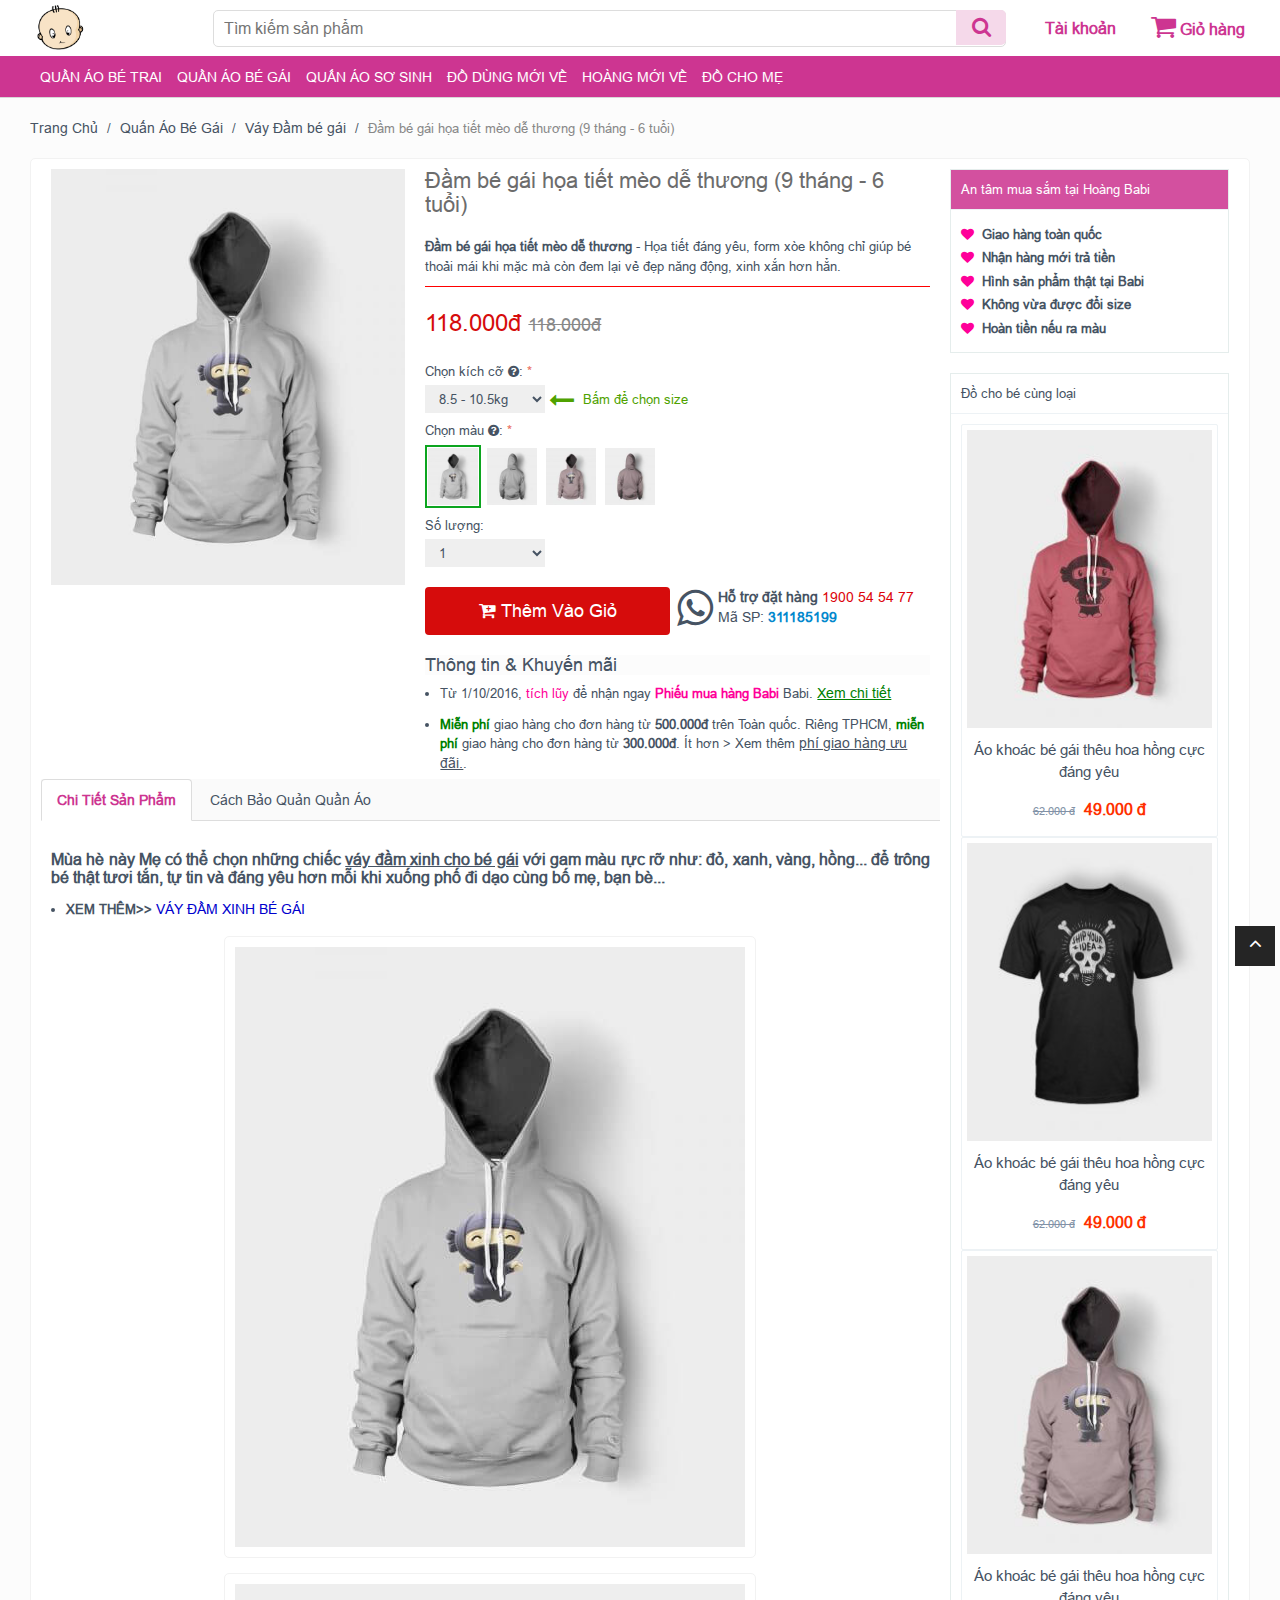
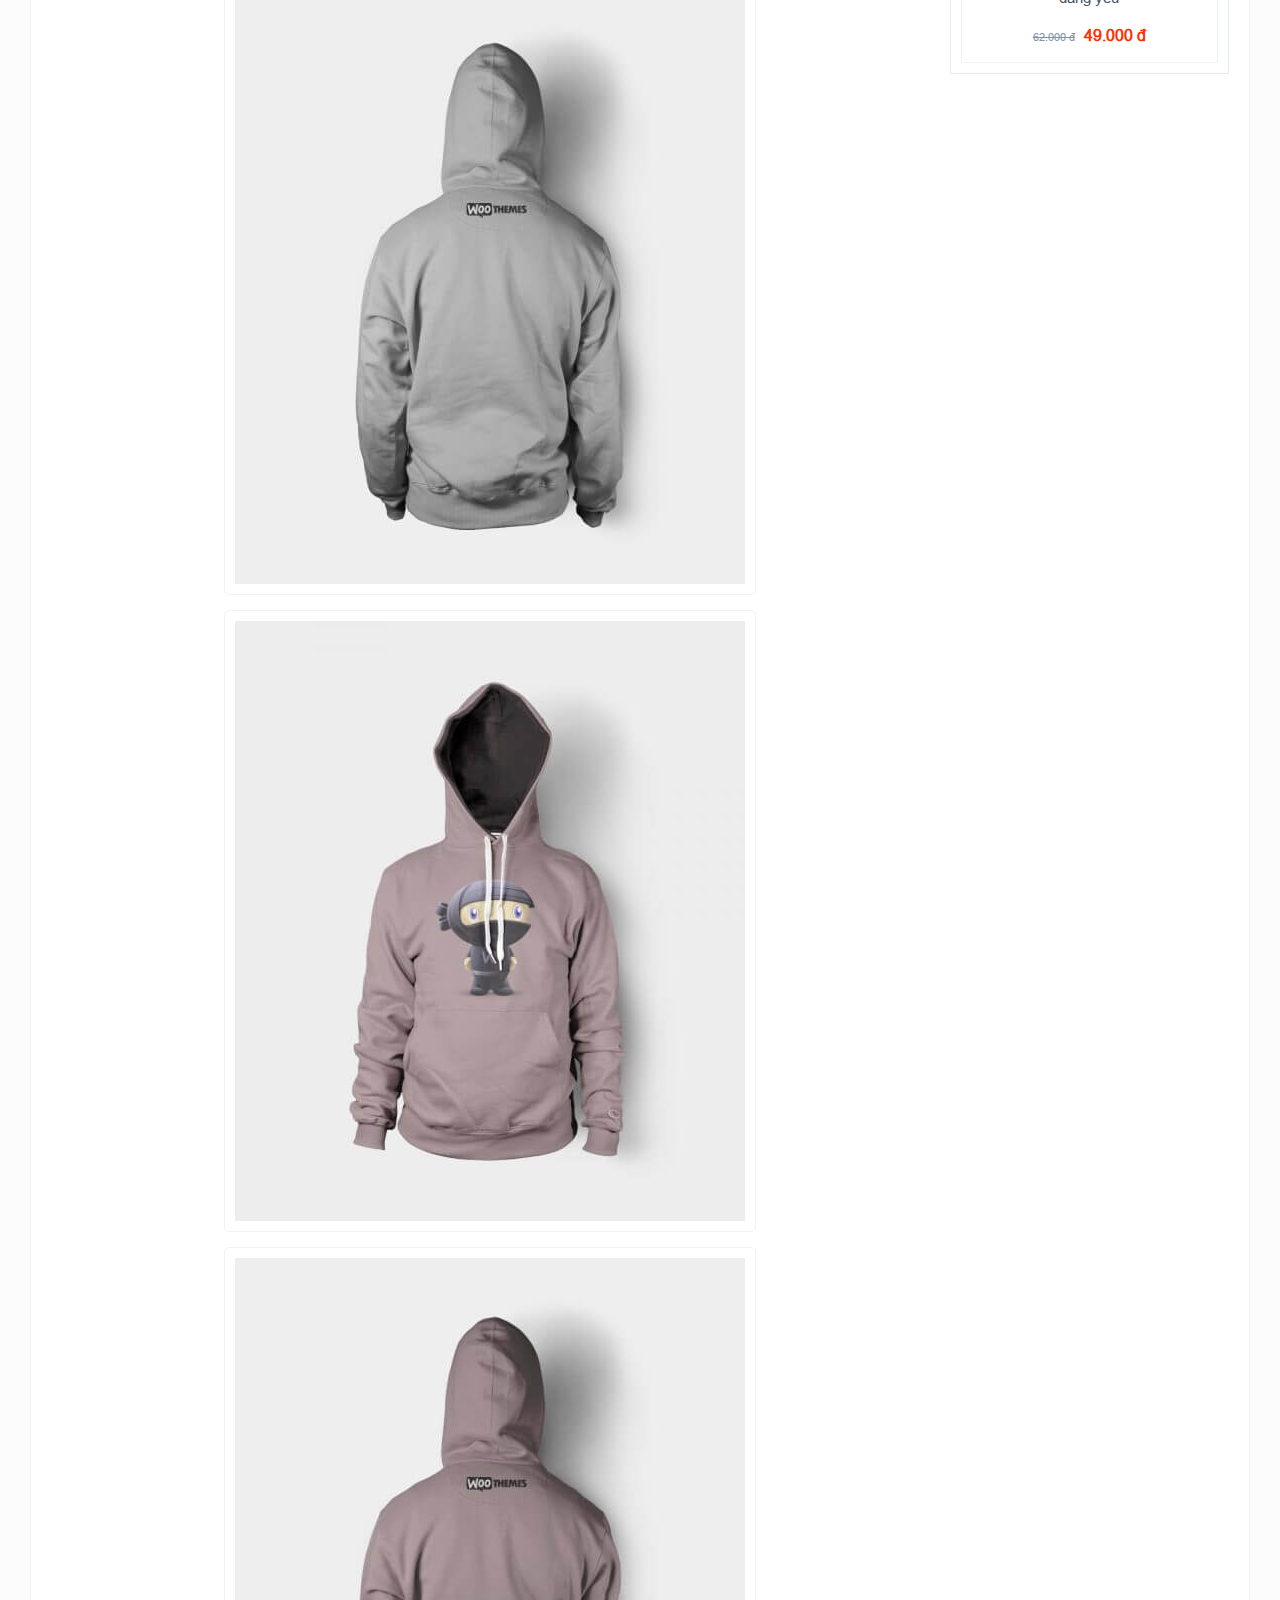
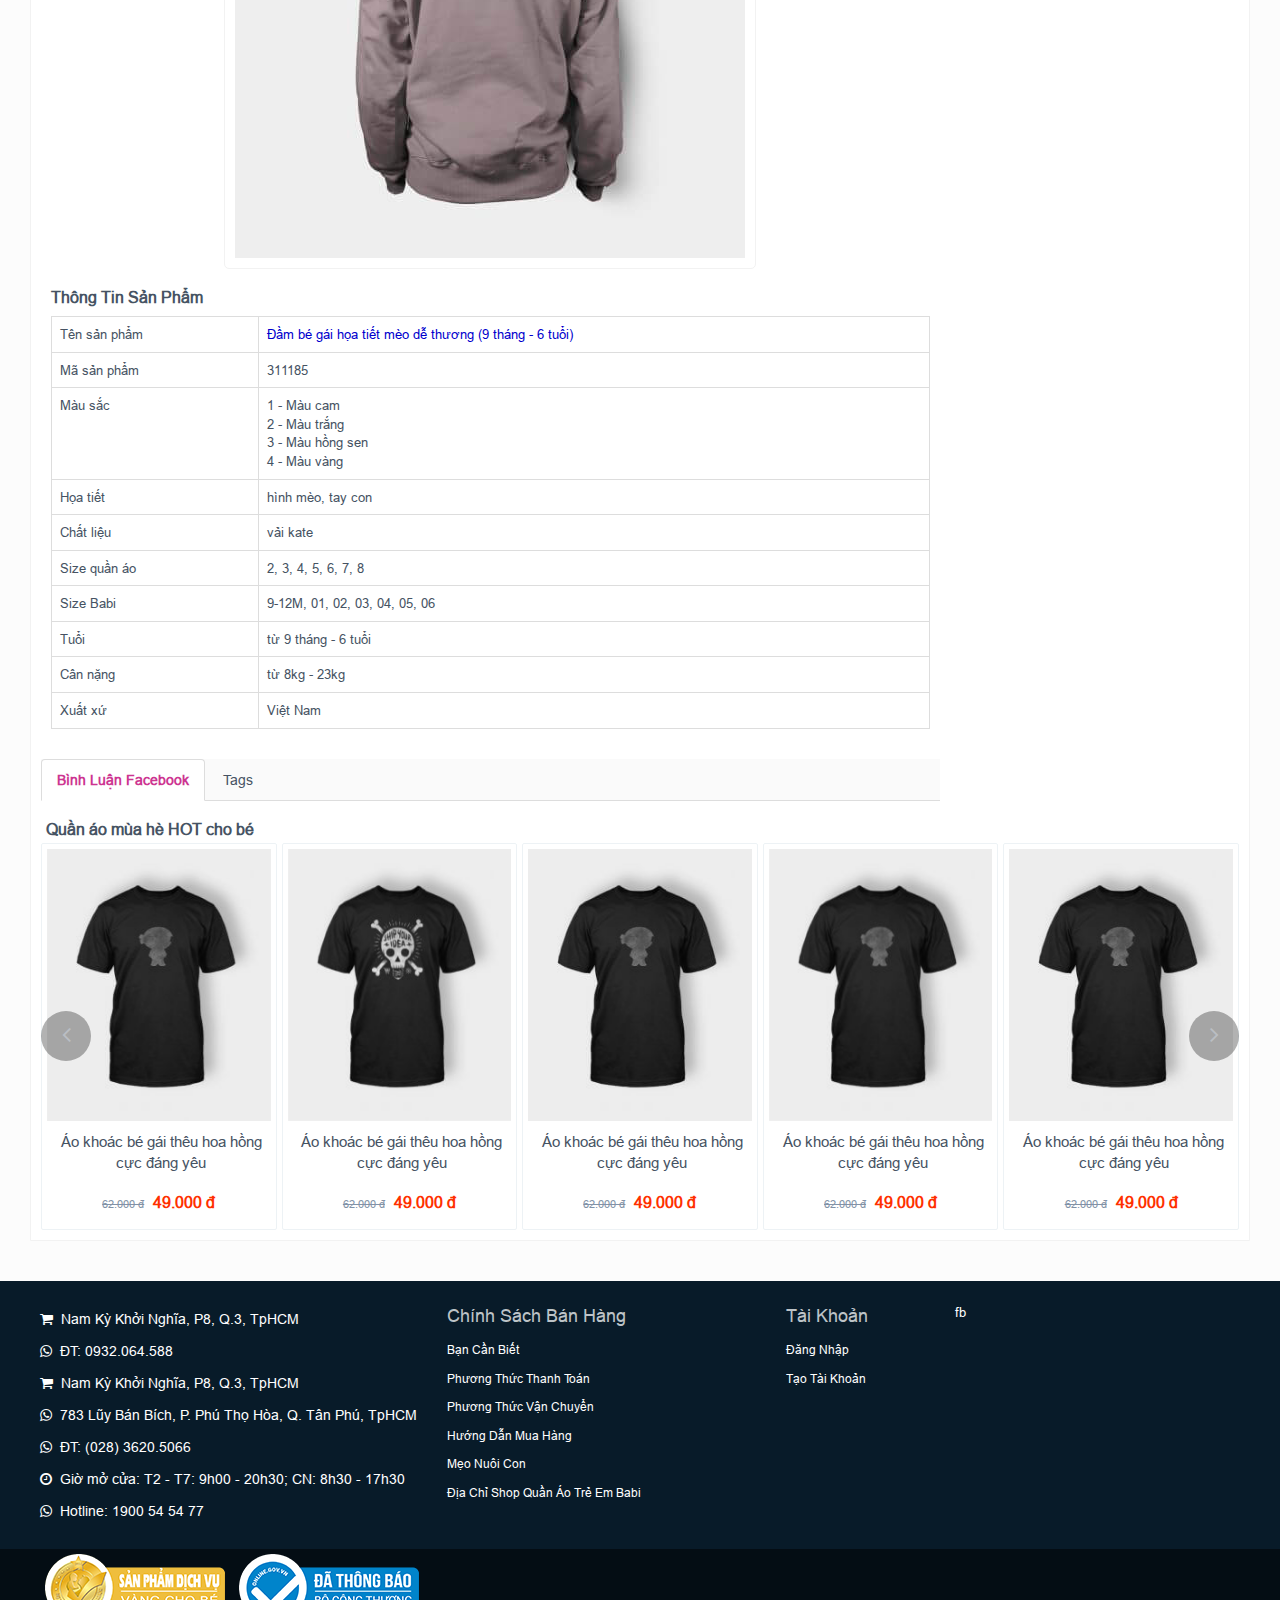
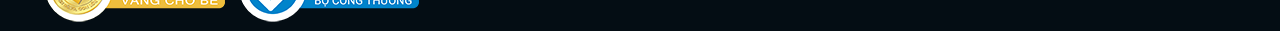
==== commit eec626f3: "Duc" ====
--- a/detail.html
+++ b/detail.html
@@ -40,7 +40,9 @@
 							</a>
 						</div><!-- /block-nav-mobile -->
 						<div class="block-logo">
-							<img src="images/logo-babi.png" alt="Logo">
+							<a href="index.html" title="">
+								<img src="images/logo-babi.png" alt="Logo">
+							</a>
 						</div><!-- /logo -->
 						<div class="block-search">
 							<form action="#" method="POST" class="search-heder-top">
@@ -406,10 +408,6 @@
 														<div class="img_desc"><img alt="" src="images/detail/2.jpg"></div>
 														<div class="img_desc"><img alt="" src="images/detail/3.jpg"></div>
 														<div class="img_desc"><img alt="" src="images/detail/4.jpg"></div>
-														<div class="img_desc"><img alt="" src="images/detail/5.jpg"></div>
-														<div class="img_desc"><img alt="" src="images/detail/6.jpg"></div>
-														<div class="img_desc"><img alt="" src="images/detail/7.jpg"></div>
-														<div class="img_desc"><img alt="" src="images/detail/8.jpg"></div>
 														<h2>Thông Tin Sản Phẩm</h2>
 														<div class="table-responsive">
 															<table class="table table-bordered">
@@ -532,8 +530,8 @@
 											<div class="product_item">
 												<div class="product_img">
 													<a href="#" title="">
-														<img class="img_1" src="images/product/ao-khoac-be-gai-theu-hoa-hong_(5).jpg" alt="">
-														<img class="img_2" src="images/product/dam-be-gai-form-suong-in-hinh-co-gai-xinh-dep_(4).jpg" alt="">
+														<img class="img_1" src="images/product/7.jpg" alt="">
+														<img class="img_2 show-on-hover fill" src="images/product/7-1.jpg" alt="">
 													</a>
 												</div>
 												<div class="product_info">
@@ -551,8 +549,8 @@
 											<div class="product_item">
 												<div class="product_img">
 													<a href="#" title="">
-														<img class="img_1" src="images/product/ao-khoac-be-gai-theu-hoa-hong_(5).jpg" alt="">
-														<img class="img_2" src="images/product/dam-be-gai-form-suong-in-hinh-co-gai-xinh-dep_(4).jpg" alt="">
+														<img class="img_1" src="images/product/1.jpg" alt="">
+														<img class="img_2 show-on-hover fill" src="images/product/1-1.jpg" alt="">
 													</a>
 												</div>
 												<div class="product_info">
@@ -570,8 +568,8 @@
 											<div class="product_item">
 												<div class="product_img">
 													<a href="#" title="">
-														<img class="img_1" src="images/product/ao-khoac-be-gai-theu-hoa-hong_(5).jpg" alt="">
-														<img class="img_2" src="images/product/dam-be-gai-form-suong-in-hinh-co-gai-xinh-dep_(4).jpg" alt="">
+														<img class="img_1" src="images/product/5.jpg" alt="">
+														<img class="img_2 show-on-hover fill" src="images/product/5-1.jpg" alt="">
 													</a>
 												</div>
 												<div class="product_info">
@@ -600,8 +598,8 @@
 									<div class="product_item">
 										<div class="product_img">
 											<a href="#" title="">
-												<img class="img_1" src="images/product/ao-khoac-be-gai-theu-hoa-hong_(5).jpg" alt="">
-												<img class="img_2" src="images/product/dam-be-gai-form-suong-in-hinh-co-gai-xinh-dep_(4).jpg" alt="">
+												<img class="img_1" src="images/product/4.jpg" alt="">
+												<img class="img_2 show-on-hover fill" src="images/product/4-1.jpg" alt="">
 											</a>
 										</div>
 										<div class="product_info">
@@ -619,8 +617,8 @@
 									<div class="product_item">
 										<div class="product_img">
 											<a href="#" title="">
-												<img class="img_1" src="images/product/ao-khoac-be-gai-theu-hoa-hong_(5).jpg" alt="">
-												<img class="img_2" src="images/product/dam-be-gai-form-suong-in-hinh-co-gai-xinh-dep_(4).jpg" alt="">
+												<img class="img_1" src="images/product/1.jpg" alt="">
+												<img class="img_2 show-on-hover fill" src="images/product/1-1.jpg" alt="">
 											</a>
 										</div>
 										<div class="product_info">
@@ -638,8 +636,8 @@
 									<div class="product_item">
 										<div class="product_img">
 											<a href="#" title="">
-												<img class="img_1" src="images/product/ao-khoac-be-gai-theu-hoa-hong_(5).jpg" alt="">
-												<img class="img_2" src="images/product/dam-be-gai-form-suong-in-hinh-co-gai-xinh-dep_(4).jpg" alt="">
+												<img class="img_1" src="images/product/4.jpg" alt="">
+												<img class="img_2 show-on-hover fill" src="images/product/4-1.jpg" alt="">
 											</a>
 										</div>
 										<div class="product_info">
@@ -657,8 +655,8 @@
 									<div class="product_item">
 										<div class="product_img">
 											<a href="#" title="">
-												<img class="img_1" src="images/product/ao-khoac-be-gai-theu-hoa-hong_(5).jpg" alt="">
-												<img class="img_2" src="images/product/dam-be-gai-form-suong-in-hinh-co-gai-xinh-dep_(4).jpg" alt="">
+												<img class="img_1" src="images/product/4.jpg" alt="">
+												<img class="img_2 show-on-hover fill" src="images/product/4-1.jpg" alt="">
 											</a>
 										</div>
 										<div class="product_info">
@@ -676,8 +674,8 @@
 									<div class="product_item">
 										<div class="product_img">
 											<a href="#" title="">
-												<img class="img_1" src="images/product/ao-khoac-be-gai-theu-hoa-hong_(5).jpg" alt="">
-												<img class="img_2" src="images/product/dam-be-gai-form-suong-in-hinh-co-gai-xinh-dep_(4).jpg" alt="">
+												<img class="img_1" src="images/product/4.jpg" alt="">
+												<img class="img_2 show-on-hover fill" src="images/product/4-1.jpg" alt="">
 											</a>
 										</div>
 										<div class="product_info">
@@ -695,8 +693,8 @@
 									<div class="product_item">
 										<div class="product_img">
 											<a href="#" title="">
-												<img class="img_1" src="images/product/ao-khoac-be-gai-theu-hoa-hong_(5).jpg" alt="">
-												<img class="img_2" src="images/product/dam-be-gai-form-suong-in-hinh-co-gai-xinh-dep_(4).jpg" alt="">
+												<img class="img_1" src="images/product/4.jpg" alt="">
+												<img class="img_2 show-on-hover fill" src="images/product/4-1.jpg" alt="">
 											</a>
 										</div>
 										<div class="product_info">
@@ -714,8 +712,8 @@
 									<div class="product_item">
 										<div class="product_img">
 											<a href="#" title="">
-												<img class="img_1" src="images/product/ao-khoac-be-gai-theu-hoa-hong_(5).jpg" alt="">
-												<img class="img_2" src="images/product/dam-be-gai-form-suong-in-hinh-co-gai-xinh-dep_(4).jpg" alt="">
+												<img class="img_1" src="images/product/4.jpg" alt="">
+												<img class="img_2 show-on-hover fill" src="images/product/4-1.jpg" alt="">
 											</a>
 										</div>
 										<div class="product_info">
@@ -815,6 +813,8 @@
 
 	<!-- ===== JS ===== -->
 	<script src="js/jquery.min.js"></script>
+	<!-- ===== Jquery ui ===== -->
+	<script src="lib/jquery-ui.min.js"></script>
 	<!-- ===== JS Bootstrap ===== -->
 	<script src="lib/bootstrap/bootstrap.min.js"></script>
 	<!-- Js zoom -->
--- a/css/style.css
+++ b/css/style.css
@@ -19,6 +19,7 @@
 @import url(../lib/bootstrap/bootstrap.min.css);
 @import url(../lib/font-awesome/font-awesome.min.css);
 @import url(../lib/carousel/owl.carousel.min.css);
+@import url(../lib/jquery-ui/jquery-ui.min.css);
 @font-face {
   font-family: 'Arial';
   src: url('../fonts/arial/Arial.eot');
@@ -268,6 +269,8 @@
   border: none;
 }
 .quick-search-result {
+  position: absolute;
+  top: 35px;
   padding: 10px 0;
   border-radius: 4px;
   box-sizing: border-box;
@@ -278,6 +281,27 @@
   display: none;
   max-height: 700px;
   overflow: auto;
+  z-index: 9;
+}
+.quick-search-result .tt-dataset-heading {
+  margin: 0 20px 5px 20px;
+  padding: 3px 0;
+  font-weight: bold;
+  font-size: 11px;
+  text-transform: uppercase;
+  border-bottom: 1px solid #e5edec;
+}
+.quick-search-result .tt-suggestion {
+  line-height: 18px;
+  font-size: 16px;
+  padding: 7px 20px;
+  color: #393939 !important;
+  position: relative;
+  cursor: pointer;
+}
+.quick-search-result .tt-suggestion:hover {
+  background: #84cc14;
+  color: #fff !important;
 }
 .minicart-wrapper, .customer-setting {
   float: right;
@@ -342,14 +366,12 @@
   border-radius: 0;
 }
 .customer-setting .dropdown-menu {
-  background-color: #fff;
   width: 100%;
-  width: 260px;
-  max-width: 260px;
-  box-shadow: rgba(0, 0, 0, 0.09) 0px 2px 10px 0px;
+  min-width: 250px;
+  padding: 10px;
   border: none;
-  padding: 28px 20px 10px 30px;
-  border-radius: 0;
+  box-shadow: 0 5px 10px rgba(0,0,0,0.2);
+  border-radius: 5px;
 }
 .customer-setting {
   height: 56px;
@@ -359,6 +381,41 @@
   font-size: 16px;
   color: #cd3591;
   font-weight: bold;
+}
+.customer-setting .content {
+  text-align: center;
+}
+.customer-setting .content .logo img {
+  margin: 0 auto 15px;
+}
+.customer-setting .content .user-text,
+.customer-setting .content .user-register {
+  line-height: 1.2;
+}
+.customer-setting .content .user-register {
+  margin-top: 15px;
+}
+.customer-setting .content .user-register .btn-user {
+  -webkit-transition: 0.4s;
+  -moz-transition: 0.4s;
+  -o-transition: 0.4s;
+  transition: 0.4s;
+  padding: 10px 15px;
+  -webkit-border-radius: 5px;
+  -moz-border-radius: 5px;
+  border-radius: 5px;
+  text-transform: none;
+  width: 100%;
+  box-sizing: border-box;
+  color: #fff;
+}
+.customer-setting .content .user-register .login {
+  background: #6cad08;
+  margin-bottom: 10px;
+}
+.customer-setting .content .user-register .register {
+  background: #46aaf2;
+  margin-top: 10px;
 }
 
 /* Menu */
@@ -536,71 +593,66 @@
   -moz-transition: box-shadow 0.4s;
   -o-transition: box-shadow 0.4s;
   transition: box-shadow 0.4s;
-  margin-bottom: 35px;
+  margin-bottom: 0;
 }
 .product_list .product_item .product_img {
-  border: none;
-  padding: 0;
+  display: block;
   overflow: hidden;
   position: relative;
-  background: #fff;
-  text-align: center;
-  min-height: 150px;
 }
 .product_list .product_item .product_img img {
-  margin: 0;
-  transition: all 0.9s ease 0s;
-  -webkit-transition: all 0.9s ease 0s;
-  -moz-transition: all 0.9s ease 0s;
-  transform: scale(1);
-  -webkit-transform: scale(1);
-  -moz-transform: scale(1);
-}
-.product_list .product_item .product_img img.img_1 {
-  -webkit-transform-origin: 100% 50%;
-  -moz-transform-origin: 100% 50%;
-  -ms-transform-origin: 100% 50%;
-  -o-transform-origin: 100% 50%;
-  transform-origin: 100% 50%;
-}
-.product_list .product_item:hover .product_img img.img_1 {
+  max-width: 100%;
+  width: 100%;
+  -webkit-transform: translateZ(0);
+  transform: translateZ(0);
+  margin: 0 auto;
+  transition: opacity .6s, box-shadow .3s, -webkit-filter .6s, -webkit-transform .6s;
+  transition: filter .6s, opacity .6s, transform .6s, box-shadow .3s;
+  transition: filter .6s, opacity .6s, transform .6s, box-shadow .3s, -webkit-filter .6s, -webkit-transform .6s;
+}
+
+.product_list .product_item .product_img .img_1 {
+  transition: opacity 1s;
+  opacity: 1;
+}
+
+.product_list .product_item .product_img .img_2 {
+  right: 0;
+  width: 100%;
+  height: 100%;
+  bottom: 0;
+  left: 0;
+  top: 0;
+  position: absolute;
+  object-position: 50% 50%;
+  object-fit: cover;
+  font-family: 'object-fit: cover;';
+}
+.show-on-hover {
   opacity: 0;
-  -webkit-transform: rotateY(-90deg);
-  -moz-transform: rotateY(-90deg);
-  -ms-transform: rotateY(-90deg);
-  -o-transform: rotateY(-90deg);
-  transform: rotateY(-90deg);
-}
-.product_list .product_item .product_img img.img_2 {
-  opacity: 0;
-  z-index: 1;
+  transition: opacity .5s, max-height .6s, -webkit-transform .3s, -webkit-filter .6s;
+  transition: opacity .5s, transform .3s, max-height .6s, filter .6s;
+  transition: opacity .5s, transform .3s, max-height .6s, filter .6s, -webkit-transform .3s, -webkit-filter .6s;
+  -webkit-filter: blur(0);
+  filter: blur(0);
+  pointer-events: none;
+}
+.fill {
   position: absolute;
   top: 0;
+  left: 0;
+  height: 100%;
+  right: 0;
   bottom: 0;
-  left: 0;
-  right: 0;
-  -webkit-transform: rotateY(90deg);
-  -moz-transform: rotateY(90deg);
-  -ms-transform: rotateY(90deg);
-  -o-transform: rotateY(90deg);
-  transform: rotateY(90deg);
-  -webkit-transform-origin: 0 50%;
-  -moz-transform-origin: 0 50%;
-  -ms-transform-origin: 0 50%;
-  -o-transform-origin: 0 50%;
-  transform-origin: 0 50%;
-}
-.product_list .product_item:hover .product_img img.img_2 {
-  -webkit-transform: rotateY(0);
-  -moz-transform: rotateY(0);
-  -ms-transform: rotateY(0);
-  -o-transform: rotateY(0);
-  transform: rotateY(0);
+  padding: 0 !important;
+  margin: 0 !important;
+}
+
+.product_list .product_item:hover .show-on-hover {
   opacity: 1;
-  -webkit-transition-delay: 0.21s;
-  -moz-transition-delay: 0.21s;
-  transition-delay: 0.21s;
-}
+}
+
+
 .product_list .product_item .product_info {
   text-align: center;
   position: relative;
@@ -777,6 +829,89 @@
 .block_cate ul li:last-child .product_item {
   margin-bottom: 0;
 }
+
+/* Block Price */
+.slider-range .price {
+  margin-bottom: 10px;
+}
+.slider-range .price span {
+  display: inline-block;
+}
+.slider-range .price span input {
+  margin: 0 0 5px 0;
+  width: 74px;
+  padding: 4px 8px;
+  border: 1px solid #cd3591;
+  height: 32px;
+  background: #fff;
+  font-family: Arial, Helvetica, sans-serif;
+  font-size: 14px;
+  font-style: normal;
+  font-weight: normal;
+  -webkit-box-sizing: border-box;
+  -moz-box-sizing: border-box;
+  box-sizing: border-box;
+  -webkit-appearance: none;
+  border-radius: 0;
+  -webkit-transition: border 0.2s linear 0s;
+  -moz-transition: border 0.2s linear 0s;
+  -o-transition: border 0.2s linear 0s;
+  transition: border 0.2s linear 0s;
+}
+.slider-range .price span input:focus {
+  outline: 0;
+  border-color: #8dcbf7;
+  background: #fff;
+  -webkit-transition: border 0.2s linear 0s;
+  -moz-transition: border 0.2s linear 0s;
+  -o-transition: border 0.2s linear 0s;
+  transition: border 0.2s linear 0s;
+}
+.slider-range .ui-widget.ui-widget-content {
+  position: relative;
+  margin: 0 15px 0 7px;
+  border: 1px solid #ccdae3;
+  height: 8px;
+  background: #ecf0f1;
+  -webkit-border-radius: 0;
+  -moz-border-radius: 0;
+  border-radius: 0;
+}
+.slider-range .ui-widget-header {
+  background: #d60c0c;
+}
+.slider-range .ui-slider .ui-slider-handle {
+  position: absolute;
+  top: -10px;
+  z-index: 2;
+  width: 24px;
+  height: 24px;
+  border: 8px solid #46aaf2;
+  background: #84cc14;
+  font-weight: normal;
+  color: #454545;
+  cursor: default;
+  -ms-touch-action: none;
+  touch-action: none;
+  border-radius: 50%;
+}
+.slider-range .ui-slider .ui-slider-handle:focus {
+  outline: none;
+}
+
+.list_checkbox label input {
+  vertical-align: middle;
+  margin: 0;
+}
+.refreh_again {
+  float: right;
+  color: #73859c;
+  font-size: 90%;
+}
+.refreh_again:hover {
+  color: #313a45;
+}
+
 
 /*===== Product Detail =====*/
 .block_page_product_detail {
